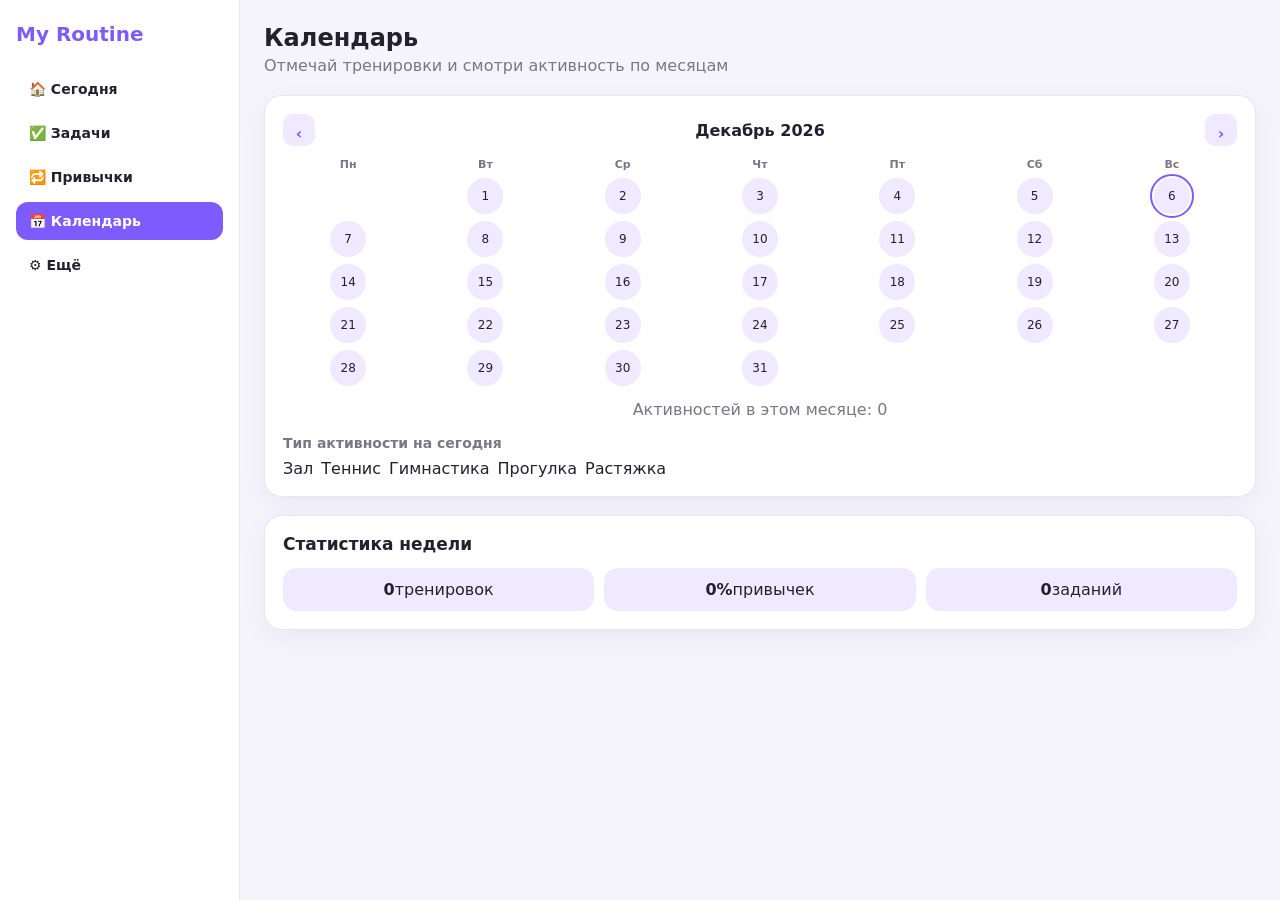
==== calendar.html @ 0ddac6c7 "Add files via upload" ====
<!doctype html>
<html lang="ru">
<head>
<meta charset="utf-8">
<meta name="viewport" content="width=device-width, initial-scale=1">
<title>Календарь · My Routine</title>
<link rel="manifest" href="manifest.json">
<meta name="theme-color" content="#7c5cff">
<link rel="icon" href="icons/icon-192.png">
<link rel="stylesheet" href="style.css">
</head>
<body>
<div class="app">
<aside class="sidebar">
<div class="logo">My Routine</div>
<a class="nav-link " href="index.html">🏠 Сегодня</a>
<a class="nav-link " href="tasks.html">✅ Задачи</a>
<a class="nav-link " href="habits.html">🔁 Привычки</a>
<a class="nav-link active" href="calendar.html">📅 Календарь</a>
<a class="nav-link " href="more.html">⚙️ Ещё</a>
</aside>
<main class="content">
<h1 class="page-title">Календарь</h1>
<p class="page-sub">Отмечай тренировки и смотри активность по месяцам</p>

<div class="card">
<div class="calendar-head"><button class="nav-btn" onclick="changeMonth(-1)">‹</button><strong id="monthLabel"></strong><button class="nav-btn" onclick="changeMonth(1)">›</button></div>
<div class="calendar" id="calendar"></div><div class="gym-stats" id="calendarStats" style="margin-top:14px;color:var(--muted);text-align:center"></div>
<h3>Тип активности на сегодня</h3><div class="workout-types" id="workoutTypes" style="display:flex;flex-wrap:wrap;gap:8px"></div>
</div>
<div class="card"><h2>Статистика недели</h2><div class="week-stats" style="display:grid;grid-template-columns:repeat(auto-fit,minmax(140px,1fr));gap:10px"><div class="week-stat" style="background:var(--main-soft);border-radius:14px;padding:12px;text-align:center"><b id="weekWorkouts">0</b><span>тренировок</span></div><div class="week-stat" style="background:var(--main-soft);border-radius:14px;padding:12px;text-align:center"><b id="weekHabits">0%</b><span>привычек</span></div><div class="week-stat" style="background:var(--main-soft);border-radius:14px;padding:12px;text-align:center"><b id="weekTasks">0</b><span>заданий</span></div></div></div>

</main>
<nav class="bottom-nav">
<a href="index.html" class=""><span>🏠</span>Сегодня</a>
<a href="tasks.html" class=""><span>✅</span>Задачи</a>
<a href="calendar.html" class="active"><span>📅</span>Календарь</a>
<a href="habits.html" class=""><span>🔁</span>Привычки</a>
<a href="more.html" class=""><span>⚙️</span>Ещё</a>
</nav>
</div>
<script src="app.js"></script>
</body>
</html>
---- style.css ----
:root{--bg:#f5f4fb;--card:#fff;--main:#7c5cff;--main-soft:#efeaff;--done:#22c55e;--text:#232130;--muted:#7a7686;--border:#e8e6f2;--danger:#ef4444;--university:#3b82f6;--sport:#f97316;--personal:#ec4899;--work:#14b8a6}
body.dark{--bg:#121218;--card:#1c1c24;--main:#a78bfa;--main-soft:#2c2540;--text:#f2f1f7;--muted:#a5a1b3;--border:#31303d;--danger:#f87171}
*{box-sizing:border-box;font-family:system-ui,-apple-system,"Segoe UI",sans-serif}
body{margin:0;background:var(--bg);color:var(--text)}
.app{display:grid;grid-template-columns:240px 1fr;min-height:100vh}
.sidebar{background:var(--card);border-right:1px solid var(--border);padding:22px 16px;display:flex;flex-direction:column;gap:6px;position:sticky;top:0;height:100vh}
.logo{font-size:20px;font-weight:800;color:var(--main);margin-bottom:18px}
.nav-link{display:flex;align-items:center;gap:10px;padding:11px 13px;border-radius:12px;color:var(--text);text-decoration:none;font-size:14px;font-weight:600}
.nav-link:hover{background:var(--main-soft)}
.nav-link.active{background:var(--main);color:#fff}
.content{padding:24px;max-width:1050px;margin:0 auto;width:100%}
.page-title{font-size:24px;margin:0 0 4px}
.page-sub{color:var(--muted);margin:0 0 20px}
.card{background:var(--card);border:1px solid var(--border);border-radius:18px;padding:18px;margin-bottom:18px;box-shadow:0 8px 24px rgba(60,50,120,.06)}
h2{margin:0 0 14px;font-size:17px}h3{margin:16px 0 8px;font-size:14px;color:var(--muted)}
.grid{display:grid;grid-template-columns:repeat(auto-fit,minmax(220px,1fr));gap:14px}
.stat{background:var(--card);border:1px solid var(--border);border-radius:16px;padding:16px}
.stat b{display:block;font-size:26px;color:var(--main)}
.stat span{font-size:13px;color:var(--muted)}
.row{display:flex;gap:8px;flex-wrap:wrap}
input,select,textarea,button{font-size:14px;border-radius:11px;border:1px solid var(--border);padding:10px 12px;background:var(--card);color:var(--text)}
input,select,textarea{flex:1;min-width:0}textarea{width:100%;resize:vertical;min-height:80px}
button{background:var(--main);color:#fff;border:none;cursor:pointer;font-weight:600}
.secondary{background:var(--main-soft);color:var(--main)}
ul{list-style:none;margin:12px 0 0;padding:0}
li{display:flex;align-items:center;gap:10px;background:var(--main-soft);border-radius:12px;padding:10px 12px;margin-bottom:8px;flex-wrap:wrap}
li.done .task-text{text-decoration:line-through;color:var(--muted)}
.task-text{flex:1;min-width:150px;font-size:14px}
.task-meta{display:flex;gap:6px;flex-wrap:wrap;font-size:11px}
.badge{padding:3px 8px;border-radius:999px;font-weight:700;color:#fff}
.badge.university{background:var(--university)}.badge.sport{background:var(--sport)}.badge.personal{background:var(--personal)}.badge.work{background:var(--work)}
.badge.high{background:var(--danger)}.badge.medium{background:#f59e0b}.badge.low{background:#64748b}.badge.due{background:var(--danger)}
.delete{background:#fee2e2;color:#b91c1c;padding:5px 9px;border-radius:8px}
.filters{display:flex;gap:8px;flex-wrap:wrap;margin-top:12px}
.filter{padding:7px 12px;border-radius:999px;background:var(--main-soft);color:var(--main);font-size:12px;font-weight:600;cursor:pointer}
.filter.active{background:var(--main);color:#fff}
.habits{display:flex;flex-wrap:wrap;gap:9px}
.habit{display:flex;align-items:center;gap:7px;background:var(--main-soft);border:1px solid var(--border);padding:9px 13px;border-radius:999px;cursor:pointer;font-size:13px}
.habit.done{background:var(--done);border-color:var(--done);color:#fff;font-weight:600}
.progress-top{display:flex;justify-content:space-between;font-size:13px;color:var(--muted);margin-bottom:8px}
.bar{height:12px;background:var(--main-soft);border-radius:999px;overflow:hidden}
.fill{height:100%;width:0;background:linear-gradient(90deg,#7c5cff,#a78bfa);transition:width .3s}
.streaks{display:grid;grid-template-columns:repeat(auto-fit,minmax(150px,1fr));gap:12px;margin-bottom:18px}
.streak{background:var(--card);border:1px solid var(--border);border-radius:16px;padding:14px;text-align:center}
.streak .emoji{font-size:22px}.streak .number{font-size:24px;font-weight:800;color:var(--main)}.streak .label{font-size:12px;color:var(--muted)}
.water{display:flex;gap:7px;flex-wrap:wrap;margin-top:10px}
.water-dot{width:30px;height:30px;border-radius:50%;border:2px solid var(--main);cursor:pointer}
.water-dot.full{background:var(--main)}
.calendar{display:grid;grid-template-columns:repeat(7,1fr);gap:7px}
.weekday{text-align:center;font-size:11px;color:var(--muted);font-weight:700}
.day{width:36px;height:36px;margin:0 auto;border-radius:50%;display:flex;align-items:center;justify-content:center;background:var(--main-soft);font-size:12px;cursor:pointer}
.day.gym{background:var(--main);color:#fff;font-weight:700}.day.other{background:var(--done);color:#fff;font-weight:700}
.day.today{outline:2px solid var(--main);outline-offset:2px}.empty{visibility:hidden}
.calendar-head{display:flex;align-items:center;justify-content:space-between;margin-bottom:12px}
.nav-btn{background:var(--main-soft);color:var(--main);border:none;border-radius:10px;width:32px;height:32px;font-size:16px;font-weight:700;cursor:pointer}
.bottom-nav{display:none;position:fixed;bottom:0;left:0;right:0;background:var(--card);border-top:1px solid var(--border);padding:8px 6px calc(8px + env(safe-area-inset-bottom));justify-content:space-around;z-index:50}
.bottom-nav a{display:flex;flex-direction:column;align-items:center;gap:2px;text-decoration:none;color:var(--muted);font-size:10px;font-weight:700;padding:4px 8px;border-radius:10px}
.bottom-nav a.active{color:var(--main);background:var(--main-soft)}
.bottom-nav span{font-size:18px}
@media(max-width:900px){
.app{grid-template-columns:1fr}
.sidebar{display:none}
.content{padding:16px 14px 90px}
.bottom-nav{display:flex}
}
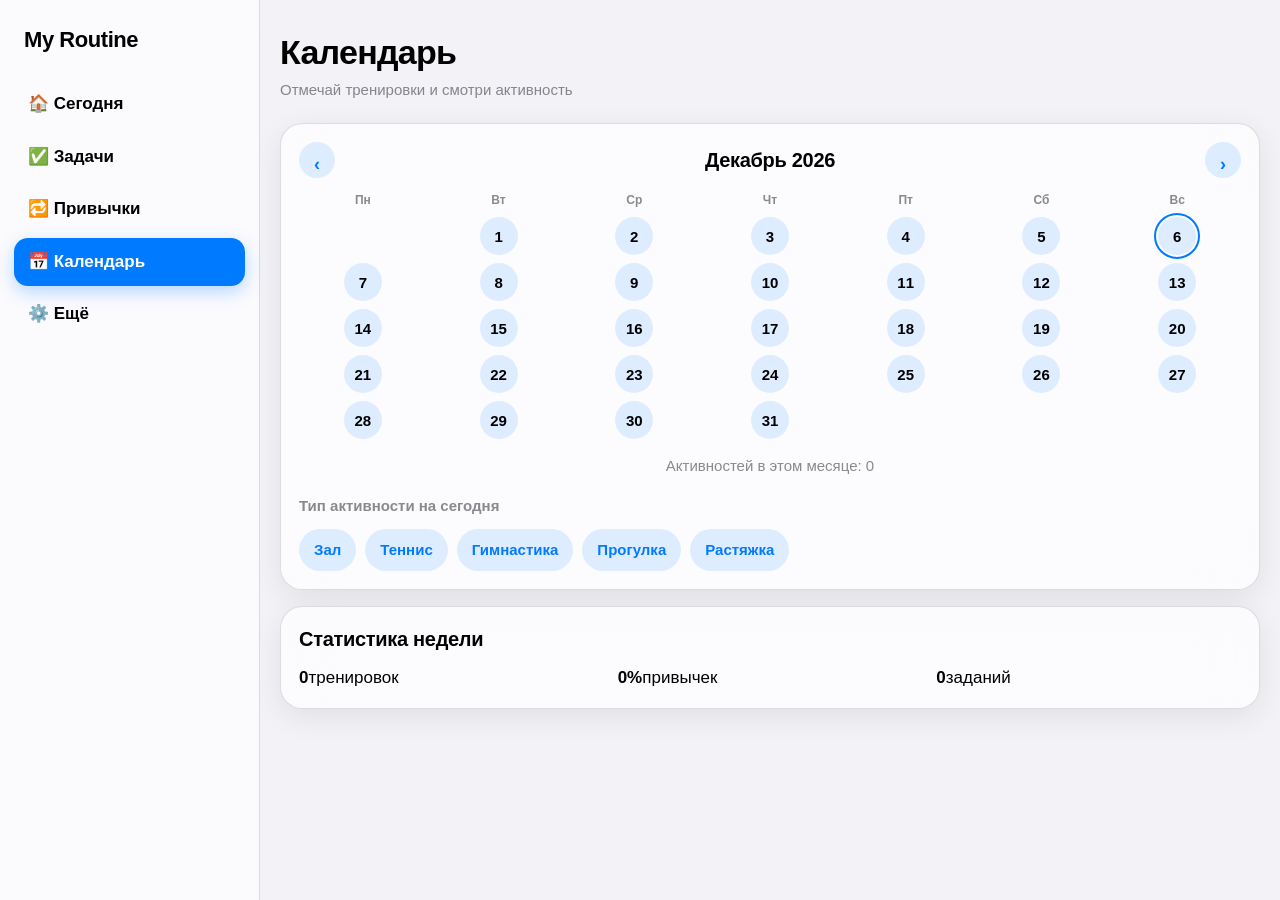
==== commit 743703d6: "Add files via upload" ====
--- a/calendar.html
+++ b/calendar.html
@@ -1,44 +1,19 @@
 <!doctype html>
-<html lang="ru">
-<head>
-<meta charset="utf-8">
-<meta name="viewport" content="width=device-width, initial-scale=1">
-<title>Календарь · My Routine</title>
-<link rel="manifest" href="manifest.json">
-<meta name="theme-color" content="#7c5cff">
-<link rel="icon" href="icons/icon-192.png">
-<link rel="stylesheet" href="style.css">
-</head>
-<body>
-<div class="app">
-<aside class="sidebar">
-<div class="logo">My Routine</div>
+<html lang="ru"><head><meta charset="utf-8"><meta name="viewport" content="width=device-width, initial-scale=1, viewport-fit=cover"><title>Календарь · My Routine</title>
+<link rel="manifest" href="manifest.json"><meta name="theme-color" content="#F2F2F7"><link rel="icon" href="icons/icon-192.png"><link rel="stylesheet" href="style.css"></head>
+<body><div class="app"><aside class="sidebar"><div class="logo">My Routine</div>
 <a class="nav-link " href="index.html">🏠 Сегодня</a>
 <a class="nav-link " href="tasks.html">✅ Задачи</a>
 <a class="nav-link " href="habits.html">🔁 Привычки</a>
 <a class="nav-link active" href="calendar.html">📅 Календарь</a>
-<a class="nav-link " href="more.html">⚙️ Ещё</a>
-</aside>
-<main class="content">
-<h1 class="page-title">Календарь</h1>
-<p class="page-sub">Отмечай тренировки и смотри активность по месяцам</p>
-
-<div class="card">
-<div class="calendar-head"><button class="nav-btn" onclick="changeMonth(-1)">‹</button><strong id="monthLabel"></strong><button class="nav-btn" onclick="changeMonth(1)">›</button></div>
-<div class="calendar" id="calendar"></div><div class="gym-stats" id="calendarStats" style="margin-top:14px;color:var(--muted);text-align:center"></div>
-<h3>Тип активности на сегодня</h3><div class="workout-types" id="workoutTypes" style="display:flex;flex-wrap:wrap;gap:8px"></div>
-</div>
-<div class="card"><h2>Статистика недели</h2><div class="week-stats" style="display:grid;grid-template-columns:repeat(auto-fit,minmax(140px,1fr));gap:10px"><div class="week-stat" style="background:var(--main-soft);border-radius:14px;padding:12px;text-align:center"><b id="weekWorkouts">0</b><span>тренировок</span></div><div class="week-stat" style="background:var(--main-soft);border-radius:14px;padding:12px;text-align:center"><b id="weekHabits">0%</b><span>привычек</span></div><div class="week-stat" style="background:var(--main-soft);border-radius:14px;padding:12px;text-align:center"><b id="weekTasks">0</b><span>заданий</span></div></div></div>
-
-</main>
+<a class="nav-link " href="more.html">⚙️ Ещё</a></aside>
+<main class="content"><h1 class="page-title">Календарь</h1><p class="page-sub">Отмечай тренировки и смотри активность</p>
+<div class="card"><div class="calendar-head"><button class="nav-btn" onclick="changeMonth(-1)">‹</button><strong id="monthLabel"></strong><button class="nav-btn" onclick="changeMonth(1)">›</button></div><div class="calendar" id="calendar"></div><div class="gym-stats" id="calendarStats"></div><h3>Тип активности на сегодня</h3><div class="workout-types" id="workoutTypes"></div></div>
+<div class="card"><h2>Статистика недели</h2><div class="grid"><div class="stat"><b id="weekWorkouts">0</b><span>тренировок</span></div><div class="stat"><b id="weekHabits">0%</b><span>привычек</span></div><div class="stat"><b id="weekTasks">0</b><span>заданий</span></div></div></div></main>
 <nav class="bottom-nav">
 <a href="index.html" class=""><span>🏠</span>Сегодня</a>
 <a href="tasks.html" class=""><span>✅</span>Задачи</a>
 <a href="calendar.html" class="active"><span>📅</span>Календарь</a>
 <a href="habits.html" class=""><span>🔁</span>Привычки</a>
-<a href="more.html" class=""><span>⚙️</span>Ещё</a>
-</nav>
-</div>
-<script src="app.js"></script>
-</body>
-</html>+<a href="more.html" class=""><span>⚙️</span>Ещё</a></nav></div>
+<script src="app.js"></script></body></html>
--- a/style.css
+++ b/style.css
@@ -1,65 +1,72 @@
-:root{--bg:#f5f4fb;--card:#fff;--main:#7c5cff;--main-soft:#efeaff;--done:#22c55e;--text:#232130;--muted:#7a7686;--border:#e8e6f2;--danger:#ef4444;--university:#3b82f6;--sport:#f97316;--personal:#ec4899;--work:#14b8a6}
-body.dark{--bg:#121218;--card:#1c1c24;--main:#a78bfa;--main-soft:#2c2540;--text:#f2f1f7;--muted:#a5a1b3;--border:#31303d;--danger:#f87171}
-*{box-sizing:border-box;font-family:system-ui,-apple-system,"Segoe UI",sans-serif}
-body{margin:0;background:var(--bg);color:var(--text)}
-.app{display:grid;grid-template-columns:240px 1fr;min-height:100vh}
-.sidebar{background:var(--card);border-right:1px solid var(--border);padding:22px 16px;display:flex;flex-direction:column;gap:6px;position:sticky;top:0;height:100vh}
-.logo{font-size:20px;font-weight:800;color:var(--main);margin-bottom:18px}
-.nav-link{display:flex;align-items:center;gap:10px;padding:11px 13px;border-radius:12px;color:var(--text);text-decoration:none;font-size:14px;font-weight:600}
+:root{--bg:#F2F2F7;--card:rgba(255,255,255,.72);--card-solid:#fff;--main:#007AFF;--main-soft:rgba(0,122,255,.12);--done:#34C759;--text:#000;--muted:rgba(60,60,67,.6);--border:rgba(60,60,67,.16);--danger:#FF3B30;--university:#007AFF;--sport:#FF9500;--personal:#FF2D55;--work:#30B0C7;--glass:rgba(255,255,255,.65);--shadow:0 8px 30px rgba(0,0,0,.08)}
+body.dark{--bg:#000;--card:rgba(28,28,30,.72);--card-solid:#1C1C1E;--main:#0A84FF;--main-soft:rgba(10,132,255,.18);--done:#30D158;--text:#fff;--muted:rgba(235,235,245,.6);--border:rgba(84,84,88,.4);--danger:#FF453A;--university:#0A84FF;--sport:#FF9F0A;--personal:#FF375F;--work:#40C8E0;--glass:rgba(28,28,30,.68);--shadow:0 8px 30px rgba(0,0,0,.45)}
+*{box-sizing:border-box;-webkit-tap-highlight-color:transparent}
+body{margin:0;background:var(--bg);color:var(--text);font-family:-apple-system,BlinkMacSystemFont,"SF Pro Text","Helvetica Neue",Arial,sans-serif;font-size:17px;line-height:1.45;-webkit-font-smoothing:antialiased}
+.app{display:grid;grid-template-columns:260px 1fr;min-height:100vh}
+.sidebar{background:var(--glass);backdrop-filter:saturate(180%) blur(24px);-webkit-backdrop-filter:saturate(180%) blur(24px);border-right:1px solid var(--border);padding:24px 14px;display:flex;flex-direction:column;gap:4px;position:sticky;top:0;height:100vh}
+.logo{font-size:22px;font-weight:800;letter-spacing:-.02em;margin:0 10px 20px}
+.nav-link{display:flex;align-items:center;gap:12px;padding:12px 14px;border-radius:14px;color:var(--text);text-decoration:none;font-size:17px;font-weight:590;transition:.18s}
 .nav-link:hover{background:var(--main-soft)}
-.nav-link.active{background:var(--main);color:#fff}
-.content{padding:24px;max-width:1050px;margin:0 auto;width:100%}
-.page-title{font-size:24px;margin:0 0 4px}
-.page-sub{color:var(--muted);margin:0 0 20px}
-.card{background:var(--card);border:1px solid var(--border);border-radius:18px;padding:18px;margin-bottom:18px;box-shadow:0 8px 24px rgba(60,50,120,.06)}
-h2{margin:0 0 14px;font-size:17px}h3{margin:16px 0 8px;font-size:14px;color:var(--muted)}
-.grid{display:grid;grid-template-columns:repeat(auto-fit,minmax(220px,1fr));gap:14px}
-.stat{background:var(--card);border:1px solid var(--border);border-radius:16px;padding:16px}
-.stat b{display:block;font-size:26px;color:var(--main)}
-.stat span{font-size:13px;color:var(--muted)}
-.row{display:flex;gap:8px;flex-wrap:wrap}
-input,select,textarea,button{font-size:14px;border-radius:11px;border:1px solid var(--border);padding:10px 12px;background:var(--card);color:var(--text)}
-input,select,textarea{flex:1;min-width:0}textarea{width:100%;resize:vertical;min-height:80px}
-button{background:var(--main);color:#fff;border:none;cursor:pointer;font-weight:600}
-.secondary{background:var(--main-soft);color:var(--main)}
-ul{list-style:none;margin:12px 0 0;padding:0}
-li{display:flex;align-items:center;gap:10px;background:var(--main-soft);border-radius:12px;padding:10px 12px;margin-bottom:8px;flex-wrap:wrap}
+.nav-link.active{background:var(--main);color:#fff;box-shadow:0 6px 18px rgba(0,122,255,.28)}
+.nav-link:active{transform:scale(.98)}
+.content{padding:18px 20px 130px;max-width:1080px;margin:0 auto;width:100%}
+h1.page-title{font-size:34px;font-weight:800;letter-spacing:-.022em;margin:10px 0 2px}
+.page-sub{color:var(--muted);font-size:15px;margin:0 0 22px}
+h2{font-size:20px;font-weight:700;letter-spacing:-.015em;margin:0 0 12px}
+h3{font-size:15px;font-weight:600;color:var(--muted);margin:18px 0 8px}
+.card{background:var(--card);backdrop-filter:saturate(180%) blur(28px);-webkit-backdrop-filter:saturate(180%) blur(28px);border:1px solid var(--border);border-radius:22px;padding:18px;margin-bottom:16px;box-shadow:var(--shadow)}
+.grid{display:grid;grid-template-columns:repeat(auto-fit,minmax(230px,1fr));gap:14px}
+.row{display:flex;gap:10px;flex-wrap:wrap}
+input,select,textarea,button{font-family:inherit;font-size:17px;color:var(--text);border-radius:14px;border:1px solid var(--border);padding:12px 14px;background:var(--card-solid);transition:.15s}
+input,select,textarea{flex:1;min-width:0}textarea{width:100%;resize:vertical;min-height:96px}
+input:focus,select:focus,textarea:focus{outline:none;border-color:var(--main);box-shadow:0 0 0 4px var(--main-soft)}
+button{background:var(--main);color:#fff;border:none;cursor:pointer;font-weight:600;box-shadow:0 6px 18px rgba(0,122,255,.25)}
+button:active{transform:scale(.97)}
+.secondary{background:var(--main-soft);color:var(--main);box-shadow:none}
+.delete{background:rgba(255,59,48,.12);color:var(--danger);box-shadow:none;padding:8px 12px;border-radius:12px;font-size:15px}
+ul{list-style:none;margin:14px 0 0;padding:0}
+li{display:flex;align-items:center;gap:12px;background:var(--card-solid);border:1px solid var(--border);border-radius:16px;padding:13px 14px;margin-bottom:10px;flex-wrap:wrap}
 li.done .task-text{text-decoration:line-through;color:var(--muted)}
-.task-text{flex:1;min-width:150px;font-size:14px}
-.task-meta{display:flex;gap:6px;flex-wrap:wrap;font-size:11px}
-.badge{padding:3px 8px;border-radius:999px;font-weight:700;color:#fff}
-.badge.university{background:var(--university)}.badge.sport{background:var(--sport)}.badge.personal{background:var(--personal)}.badge.work{background:var(--work)}
-.badge.high{background:var(--danger)}.badge.medium{background:#f59e0b}.badge.low{background:#64748b}.badge.due{background:var(--danger)}
-.delete{background:#fee2e2;color:#b91c1c;padding:5px 9px;border-radius:8px}
-.filters{display:flex;gap:8px;flex-wrap:wrap;margin-top:12px}
-.filter{padding:7px 12px;border-radius:999px;background:var(--main-soft);color:var(--main);font-size:12px;font-weight:600;cursor:pointer}
+.task-text{flex:1;min-width:150px;font-size:17px}
+.task-meta{display:flex;gap:6px;flex-wrap:wrap;font-size:12px}
+.badge{padding:4px 9px;border-radius:999px;font-weight:600;font-size:12px;color:#fff}
+.badge.university{background:var(--university)}.badge.sport{background:var(--sport)}.badge.personal{background:var(--personal)}.badge.work{background:var(--work)}.badge.high{background:var(--danger)}.badge.medium{background:#FF9500}.badge.low{background:#8E8E93}.badge.due{background:var(--danger)}
+.filters{display:flex;gap:8px;flex-wrap:wrap;margin-top:14px}
+.filter{padding:8px 14px;border-radius:999px;background:var(--main-soft);color:var(--main);font-size:15px;font-weight:600;cursor:pointer;border:none;box-shadow:none}
 .filter.active{background:var(--main);color:#fff}
-.habits{display:flex;flex-wrap:wrap;gap:9px}
-.habit{display:flex;align-items:center;gap:7px;background:var(--main-soft);border:1px solid var(--border);padding:9px 13px;border-radius:999px;cursor:pointer;font-size:13px}
-.habit.done{background:var(--done);border-color:var(--done);color:#fff;font-weight:600}
-.progress-top{display:flex;justify-content:space-between;font-size:13px;color:var(--muted);margin-bottom:8px}
-.bar{height:12px;background:var(--main-soft);border-radius:999px;overflow:hidden}
-.fill{height:100%;width:0;background:linear-gradient(90deg,#7c5cff,#a78bfa);transition:width .3s}
-.streaks{display:grid;grid-template-columns:repeat(auto-fit,minmax(150px,1fr));gap:12px;margin-bottom:18px}
-.streak{background:var(--card);border:1px solid var(--border);border-radius:16px;padding:14px;text-align:center}
-.streak .emoji{font-size:22px}.streak .number{font-size:24px;font-weight:800;color:var(--main)}.streak .label{font-size:12px;color:var(--muted)}
-.water{display:flex;gap:7px;flex-wrap:wrap;margin-top:10px}
-.water-dot{width:30px;height:30px;border-radius:50%;border:2px solid var(--main);cursor:pointer}
+.habits{display:flex;flex-wrap:wrap;gap:10px}
+.habit{display:flex;align-items:center;gap:8px;background:var(--card-solid);border:1px solid var(--border);padding:11px 15px;border-radius:999px;cursor:pointer;font-size:16px;font-weight:590;transition:.18s}
+.habit:active{transform:scale(.97)}
+.habit.done{background:var(--done);border-color:var(--done);color:#fff}
+.progress-top{display:flex;justify-content:space-between;font-size:15px;color:var(--muted);margin-bottom:10px}
+.bar{height:10px;background:var(--main-soft);border-radius:999px;overflow:hidden}
+.fill{height:100%;width:0;background:linear-gradient(90deg,var(--main),#5AC8FA);border-radius:999px;transition:width .45s cubic-bezier(.2,.8,.2,1)}
+.streaks{display:grid;grid-template-columns:repeat(auto-fit,minmax(150px,1fr));gap:12px;margin:4px 0 18px}
+.streak{background:var(--card);backdrop-filter:saturate(180%) blur(28px);-webkit-backdrop-filter:saturate(180%) blur(28px);border:1px solid var(--border);border-radius:22px;padding:18px;text-align:center;box-shadow:var(--shadow)}
+.streak .emoji{font-size:26px}.streak .number{font-size:30px;font-weight:800;letter-spacing:-.02em;color:var(--main)}.streak .label{font-size:13px;color:var(--muted)}
+.water{display:flex;gap:9px;flex-wrap:wrap;margin-top:12px}
+.water-dot{width:34px;height:34px;border-radius:50%;border:2px solid var(--main);cursor:pointer;transition:.18s}
 .water-dot.full{background:var(--main)}
-.calendar{display:grid;grid-template-columns:repeat(7,1fr);gap:7px}
-.weekday{text-align:center;font-size:11px;color:var(--muted);font-weight:700}
-.day{width:36px;height:36px;margin:0 auto;border-radius:50%;display:flex;align-items:center;justify-content:center;background:var(--main-soft);font-size:12px;cursor:pointer}
-.day.gym{background:var(--main);color:#fff;font-weight:700}.day.other{background:var(--done);color:#fff;font-weight:700}
-.day.today{outline:2px solid var(--main);outline-offset:2px}.empty{visibility:hidden}
-.calendar-head{display:flex;align-items:center;justify-content:space-between;margin-bottom:12px}
-.nav-btn{background:var(--main-soft);color:var(--main);border:none;border-radius:10px;width:32px;height:32px;font-size:16px;font-weight:700;cursor:pointer}
-.bottom-nav{display:none;position:fixed;bottom:0;left:0;right:0;background:var(--card);border-top:1px solid var(--border);padding:8px 6px calc(8px + env(safe-area-inset-bottom));justify-content:space-around;z-index:50}
-.bottom-nav a{display:flex;flex-direction:column;align-items:center;gap:2px;text-decoration:none;color:var(--muted);font-size:10px;font-weight:700;padding:4px 8px;border-radius:10px}
+.water-dot:active{transform:scale(.92)}
+.water-text{margin-top:12px;font-size:15px;color:var(--muted)}
+.calendar{display:grid;grid-template-columns:repeat(7,1fr);gap:8px}
+.weekday{text-align:center;font-size:12px;font-weight:600;color:var(--muted)}
+.day{width:38px;height:38px;margin:0 auto;border-radius:50%;display:flex;align-items:center;justify-content:center;background:var(--main-soft);font-size:15px;font-weight:590;cursor:pointer;transition:.18s}
+.day:active{transform:scale(.94)}
+.day.gym{background:var(--main);color:#fff;box-shadow:0 5px 14px rgba(0,122,255,.3)}
+.day.other{background:var(--done);color:#fff;box-shadow:0 5px 14px rgba(52,199,89,.28)}
+.day.today{outline:2px solid var(--main);outline-offset:2px}
+.empty{visibility:hidden}
+.calendar-head{display:flex;align-items:center;justify-content:space-between;margin-bottom:14px}
+.calendar-head strong{font-size:20px;font-weight:700;letter-spacing:-.015em}
+.nav-btn{background:var(--main-soft);color:var(--main);border:none;border-radius:50%;width:36px;height:36px;font-size:18px;font-weight:700;cursor:pointer;box-shadow:none}
+.gym-stats{margin-top:16px;font-size:15px;color:var(--muted);text-align:center}
+.workout-types{display:flex;flex-wrap:wrap;gap:9px;margin-top:12px}
+.workout-type{padding:10px 15px;border-radius:999px;background:var(--main-soft);color:var(--main);font-size:15px;font-weight:600;cursor:pointer;border:none;box-shadow:none}
+.workout-type.active{background:var(--main);color:#fff}
+.bottom-nav{display:none;position:fixed;left:50%;transform:translateX(-50%);bottom:calc(14px + env(safe-area-inset-bottom));width:min(420px,calc(100% - 28px));background:var(--glass);backdrop-filter:saturate(180%) blur(30px);-webkit-backdrop-filter:saturate(180%) blur(30px);border:1px solid var(--border);border-radius:26px;padding:8px;justify-content:space-around;z-index:100;box-shadow:0 12px 34px rgba(0,0,0,.18)}
+.bottom-nav a{display:flex;flex-direction:column;align-items:center;gap:2px;text-decoration:none;color:var(--muted);font-size:11px;font-weight:600;padding:7px 10px;border-radius:16px;min-width:58px;transition:.18s}
+.bottom-nav a:active{transform:scale(.95)}
 .bottom-nav a.active{color:var(--main);background:var(--main-soft)}
-.bottom-nav span{font-size:18px}
-@media(max-width:900px){
-.app{grid-template-columns:1fr}
-.sidebar{display:none}
-.content{padding:16px 14px 90px}
-.bottom-nav{display:flex}
-}+.bottom-nav span{font-size:20px;line-height:1}
+@media(max-width:900px){.app{grid-template-columns:1fr}.sidebar{display:none}.content{padding:12px 16px 130px}.bottom-nav{display:flex}h1.page-title{font-size:30px}}
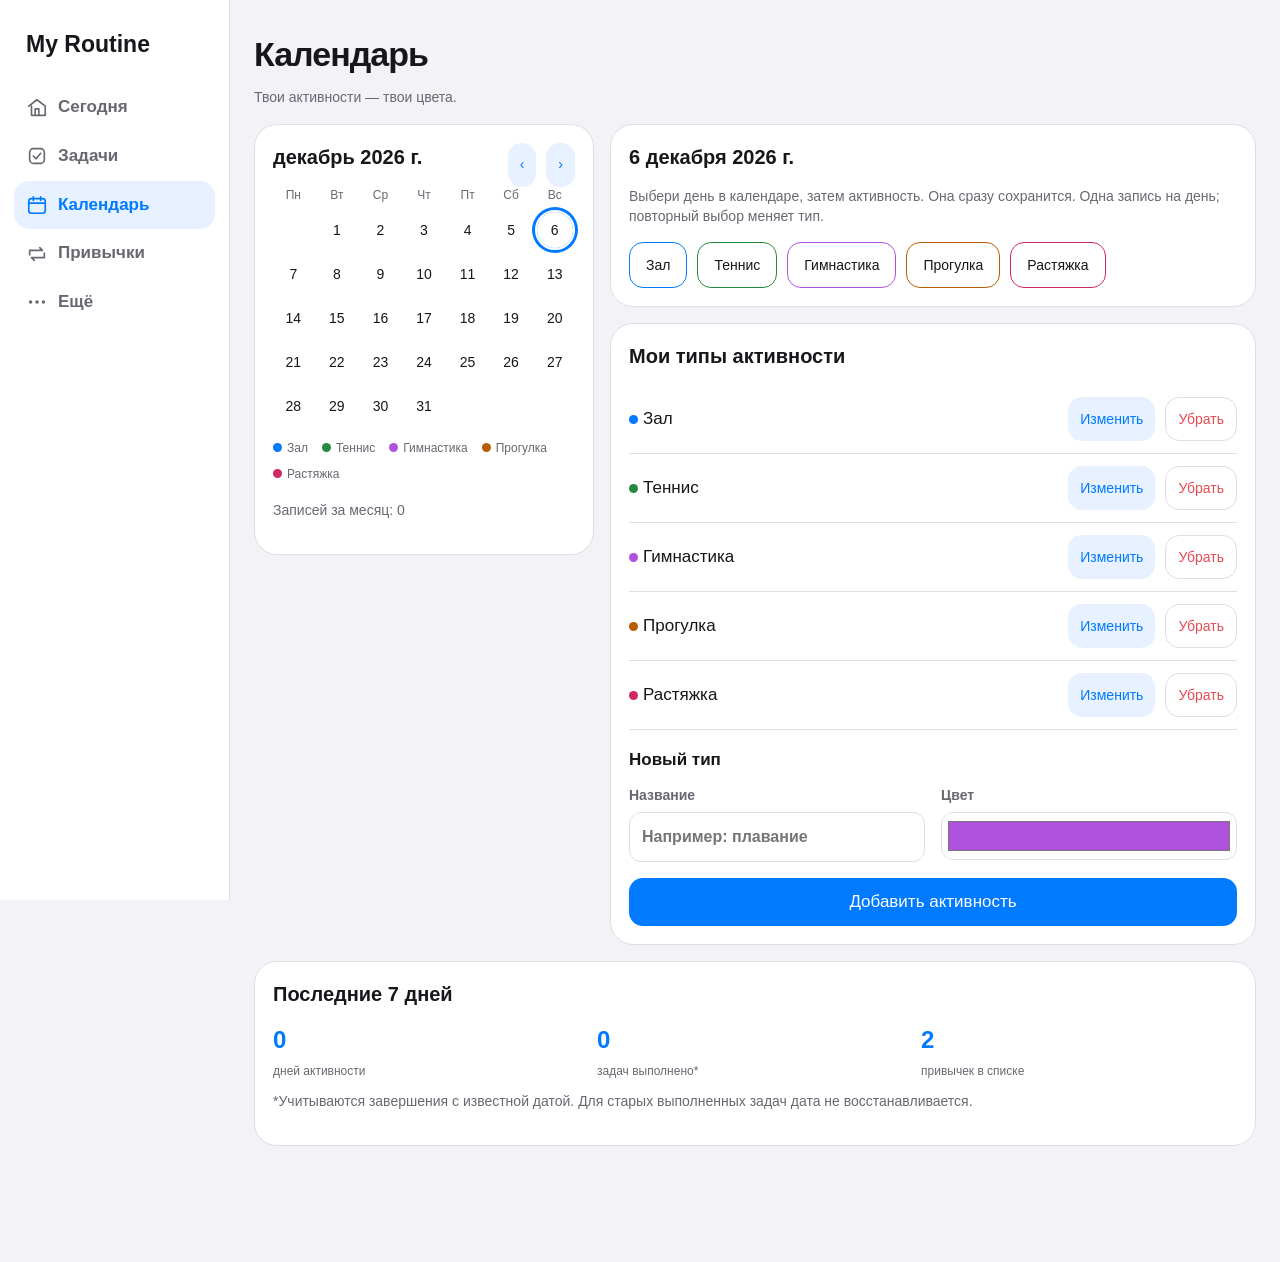
==== commit 654d4c71: "Add files via upload" ====
--- a/calendar.html
+++ b/calendar.html
@@ -1,19 +1 @@
-<!doctype html>
-<html lang="ru"><head><meta charset="utf-8"><meta name="viewport" content="width=device-width, initial-scale=1, viewport-fit=cover"><title>Календарь · My Routine</title>
-<link rel="manifest" href="manifest.json"><meta name="theme-color" content="#F2F2F7"><link rel="icon" href="icons/icon-192.png"><link rel="stylesheet" href="style.css"></head>
-<body><div class="app"><aside class="sidebar"><div class="logo">My Routine</div>
-<a class="nav-link " href="index.html">🏠 Сегодня</a>
-<a class="nav-link " href="tasks.html">✅ Задачи</a>
-<a class="nav-link " href="habits.html">🔁 Привычки</a>
-<a class="nav-link active" href="calendar.html">📅 Календарь</a>
-<a class="nav-link " href="more.html">⚙️ Ещё</a></aside>
-<main class="content"><h1 class="page-title">Календарь</h1><p class="page-sub">Отмечай тренировки и смотри активность</p>
-<div class="card"><div class="calendar-head"><button class="nav-btn" onclick="changeMonth(-1)">‹</button><strong id="monthLabel"></strong><button class="nav-btn" onclick="changeMonth(1)">›</button></div><div class="calendar" id="calendar"></div><div class="gym-stats" id="calendarStats"></div><h3>Тип активности на сегодня</h3><div class="workout-types" id="workoutTypes"></div></div>
-<div class="card"><h2>Статистика недели</h2><div class="grid"><div class="stat"><b id="weekWorkouts">0</b><span>тренировок</span></div><div class="stat"><b id="weekHabits">0%</b><span>привычек</span></div><div class="stat"><b id="weekTasks">0</b><span>заданий</span></div></div></div></main>
-<nav class="bottom-nav">
-<a href="index.html" class=""><span>🏠</span>Сегодня</a>
-<a href="tasks.html" class=""><span>✅</span>Задачи</a>
-<a href="calendar.html" class="active"><span>📅</span>Календарь</a>
-<a href="habits.html" class=""><span>🔁</span>Привычки</a>
-<a href="more.html" class=""><span>⚙️</span>Ещё</a></nav></div>
-<script src="app.js"></script></body></html>+<!doctype html><html lang="ru"><head><meta charset="utf-8"><meta name="viewport" content="width=device-width,initial-scale=1,viewport-fit=cover"><meta name="theme-color" content="#f2f2f7" media="(prefers-color-scheme:light)"><meta name="theme-color" content="#000000" media="(prefers-color-scheme:dark)"><meta name="apple-mobile-web-app-capable" content="yes"><meta name="apple-mobile-web-app-status-bar-style" content="black-translucent"><title>Календарь · My Routine</title><link rel="manifest" href="manifest.json"><link rel="apple-touch-icon" href="icons/icon-192.png"><link rel="icon" href="icons/icon-192.png"><link rel="stylesheet" href="style.css"></head><body data-page="calendar"><div class="app"><aside><div class="brand">My Routine</div><nav id="sideNav" aria-label="Главная навигация"></nav></aside><main><h1>Календарь</h1><p class="sub">Твои активности — твои цвета.</p><div id="screen"></div><noscript>Для работы приложения включи JavaScript.</noscript></main><nav class="bottom" id="bottomNav" aria-label="Главная навигация"></nav></div><script src="app.js"></script></body></html>
--- a/style.css
+++ b/style.css
@@ -1,72 +1,2 @@
-:root{--bg:#F2F2F7;--card:rgba(255,255,255,.72);--card-solid:#fff;--main:#007AFF;--main-soft:rgba(0,122,255,.12);--done:#34C759;--text:#000;--muted:rgba(60,60,67,.6);--border:rgba(60,60,67,.16);--danger:#FF3B30;--university:#007AFF;--sport:#FF9500;--personal:#FF2D55;--work:#30B0C7;--glass:rgba(255,255,255,.65);--shadow:0 8px 30px rgba(0,0,0,.08)}
-body.dark{--bg:#000;--card:rgba(28,28,30,.72);--card-solid:#1C1C1E;--main:#0A84FF;--main-soft:rgba(10,132,255,.18);--done:#30D158;--text:#fff;--muted:rgba(235,235,245,.6);--border:rgba(84,84,88,.4);--danger:#FF453A;--university:#0A84FF;--sport:#FF9F0A;--personal:#FF375F;--work:#40C8E0;--glass:rgba(28,28,30,.68);--shadow:0 8px 30px rgba(0,0,0,.45)}
-*{box-sizing:border-box;-webkit-tap-highlight-color:transparent}
-body{margin:0;background:var(--bg);color:var(--text);font-family:-apple-system,BlinkMacSystemFont,"SF Pro Text","Helvetica Neue",Arial,sans-serif;font-size:17px;line-height:1.45;-webkit-font-smoothing:antialiased}
-.app{display:grid;grid-template-columns:260px 1fr;min-height:100vh}
-.sidebar{background:var(--glass);backdrop-filter:saturate(180%) blur(24px);-webkit-backdrop-filter:saturate(180%) blur(24px);border-right:1px solid var(--border);padding:24px 14px;display:flex;flex-direction:column;gap:4px;position:sticky;top:0;height:100vh}
-.logo{font-size:22px;font-weight:800;letter-spacing:-.02em;margin:0 10px 20px}
-.nav-link{display:flex;align-items:center;gap:12px;padding:12px 14px;border-radius:14px;color:var(--text);text-decoration:none;font-size:17px;font-weight:590;transition:.18s}
-.nav-link:hover{background:var(--main-soft)}
-.nav-link.active{background:var(--main);color:#fff;box-shadow:0 6px 18px rgba(0,122,255,.28)}
-.nav-link:active{transform:scale(.98)}
-.content{padding:18px 20px 130px;max-width:1080px;margin:0 auto;width:100%}
-h1.page-title{font-size:34px;font-weight:800;letter-spacing:-.022em;margin:10px 0 2px}
-.page-sub{color:var(--muted);font-size:15px;margin:0 0 22px}
-h2{font-size:20px;font-weight:700;letter-spacing:-.015em;margin:0 0 12px}
-h3{font-size:15px;font-weight:600;color:var(--muted);margin:18px 0 8px}
-.card{background:var(--card);backdrop-filter:saturate(180%) blur(28px);-webkit-backdrop-filter:saturate(180%) blur(28px);border:1px solid var(--border);border-radius:22px;padding:18px;margin-bottom:16px;box-shadow:var(--shadow)}
-.grid{display:grid;grid-template-columns:repeat(auto-fit,minmax(230px,1fr));gap:14px}
-.row{display:flex;gap:10px;flex-wrap:wrap}
-input,select,textarea,button{font-family:inherit;font-size:17px;color:var(--text);border-radius:14px;border:1px solid var(--border);padding:12px 14px;background:var(--card-solid);transition:.15s}
-input,select,textarea{flex:1;min-width:0}textarea{width:100%;resize:vertical;min-height:96px}
-input:focus,select:focus,textarea:focus{outline:none;border-color:var(--main);box-shadow:0 0 0 4px var(--main-soft)}
-button{background:var(--main);color:#fff;border:none;cursor:pointer;font-weight:600;box-shadow:0 6px 18px rgba(0,122,255,.25)}
-button:active{transform:scale(.97)}
-.secondary{background:var(--main-soft);color:var(--main);box-shadow:none}
-.delete{background:rgba(255,59,48,.12);color:var(--danger);box-shadow:none;padding:8px 12px;border-radius:12px;font-size:15px}
-ul{list-style:none;margin:14px 0 0;padding:0}
-li{display:flex;align-items:center;gap:12px;background:var(--card-solid);border:1px solid var(--border);border-radius:16px;padding:13px 14px;margin-bottom:10px;flex-wrap:wrap}
-li.done .task-text{text-decoration:line-through;color:var(--muted)}
-.task-text{flex:1;min-width:150px;font-size:17px}
-.task-meta{display:flex;gap:6px;flex-wrap:wrap;font-size:12px}
-.badge{padding:4px 9px;border-radius:999px;font-weight:600;font-size:12px;color:#fff}
-.badge.university{background:var(--university)}.badge.sport{background:var(--sport)}.badge.personal{background:var(--personal)}.badge.work{background:var(--work)}.badge.high{background:var(--danger)}.badge.medium{background:#FF9500}.badge.low{background:#8E8E93}.badge.due{background:var(--danger)}
-.filters{display:flex;gap:8px;flex-wrap:wrap;margin-top:14px}
-.filter{padding:8px 14px;border-radius:999px;background:var(--main-soft);color:var(--main);font-size:15px;font-weight:600;cursor:pointer;border:none;box-shadow:none}
-.filter.active{background:var(--main);color:#fff}
-.habits{display:flex;flex-wrap:wrap;gap:10px}
-.habit{display:flex;align-items:center;gap:8px;background:var(--card-solid);border:1px solid var(--border);padding:11px 15px;border-radius:999px;cursor:pointer;font-size:16px;font-weight:590;transition:.18s}
-.habit:active{transform:scale(.97)}
-.habit.done{background:var(--done);border-color:var(--done);color:#fff}
-.progress-top{display:flex;justify-content:space-between;font-size:15px;color:var(--muted);margin-bottom:10px}
-.bar{height:10px;background:var(--main-soft);border-radius:999px;overflow:hidden}
-.fill{height:100%;width:0;background:linear-gradient(90deg,var(--main),#5AC8FA);border-radius:999px;transition:width .45s cubic-bezier(.2,.8,.2,1)}
-.streaks{display:grid;grid-template-columns:repeat(auto-fit,minmax(150px,1fr));gap:12px;margin:4px 0 18px}
-.streak{background:var(--card);backdrop-filter:saturate(180%) blur(28px);-webkit-backdrop-filter:saturate(180%) blur(28px);border:1px solid var(--border);border-radius:22px;padding:18px;text-align:center;box-shadow:var(--shadow)}
-.streak .emoji{font-size:26px}.streak .number{font-size:30px;font-weight:800;letter-spacing:-.02em;color:var(--main)}.streak .label{font-size:13px;color:var(--muted)}
-.water{display:flex;gap:9px;flex-wrap:wrap;margin-top:12px}
-.water-dot{width:34px;height:34px;border-radius:50%;border:2px solid var(--main);cursor:pointer;transition:.18s}
-.water-dot.full{background:var(--main)}
-.water-dot:active{transform:scale(.92)}
-.water-text{margin-top:12px;font-size:15px;color:var(--muted)}
-.calendar{display:grid;grid-template-columns:repeat(7,1fr);gap:8px}
-.weekday{text-align:center;font-size:12px;font-weight:600;color:var(--muted)}
-.day{width:38px;height:38px;margin:0 auto;border-radius:50%;display:flex;align-items:center;justify-content:center;background:var(--main-soft);font-size:15px;font-weight:590;cursor:pointer;transition:.18s}
-.day:active{transform:scale(.94)}
-.day.gym{background:var(--main);color:#fff;box-shadow:0 5px 14px rgba(0,122,255,.3)}
-.day.other{background:var(--done);color:#fff;box-shadow:0 5px 14px rgba(52,199,89,.28)}
-.day.today{outline:2px solid var(--main);outline-offset:2px}
-.empty{visibility:hidden}
-.calendar-head{display:flex;align-items:center;justify-content:space-between;margin-bottom:14px}
-.calendar-head strong{font-size:20px;font-weight:700;letter-spacing:-.015em}
-.nav-btn{background:var(--main-soft);color:var(--main);border:none;border-radius:50%;width:36px;height:36px;font-size:18px;font-weight:700;cursor:pointer;box-shadow:none}
-.gym-stats{margin-top:16px;font-size:15px;color:var(--muted);text-align:center}
-.workout-types{display:flex;flex-wrap:wrap;gap:9px;margin-top:12px}
-.workout-type{padding:10px 15px;border-radius:999px;background:var(--main-soft);color:var(--main);font-size:15px;font-weight:600;cursor:pointer;border:none;box-shadow:none}
-.workout-type.active{background:var(--main);color:#fff}
-.bottom-nav{display:none;position:fixed;left:50%;transform:translateX(-50%);bottom:calc(14px + env(safe-area-inset-bottom));width:min(420px,calc(100% - 28px));background:var(--glass);backdrop-filter:saturate(180%) blur(30px);-webkit-backdrop-filter:saturate(180%) blur(30px);border:1px solid var(--border);border-radius:26px;padding:8px;justify-content:space-around;z-index:100;box-shadow:0 12px 34px rgba(0,0,0,.18)}
-.bottom-nav a{display:flex;flex-direction:column;align-items:center;gap:2px;text-decoration:none;color:var(--muted);font-size:11px;font-weight:600;padding:7px 10px;border-radius:16px;min-width:58px;transition:.18s}
-.bottom-nav a:active{transform:scale(.95)}
-.bottom-nav a.active{color:var(--main);background:var(--main-soft)}
-.bottom-nav span{font-size:20px;line-height:1}
-@media(max-width:900px){.app{grid-template-columns:1fr}.sidebar{display:none}.content{padding:12px 16px 130px}.bottom-nav{display:flex}h1.page-title{font-size:30px}}+*{box-sizing:border-box;-webkit-tap-highlight-color:transparent} :root{color-scheme:light;--bg:#f2f2f7;--surface:#fff;--text:#17171b;--muted:#686872;--line:#dedee5;--blue:#007aff;--soft:#e7f1ff;--glass:rgba(255,255,255,.88)}body.dark{color-scheme:dark;--bg:#000;--surface:#1c1c1e;--text:#fafafa;--muted:#aaaab3;--line:#353539;--blue:#409cff;--soft:#142b45;--glass:rgba(28,28,30,.9)}body{margin:0;background:var(--bg);color:var(--text);font:17px/1.45 -apple-system,BlinkMacSystemFont,'Segoe UI',sans-serif}button,input,select,textarea{font:inherit}button,a,input,select,textarea{touch-action:manipulation}button{cursor:pointer;border:0;background:var(--blue);color:#fff;border-radius:14px;padding:12px 16px;min-height:44px}button:active{transform:scale(.98)}button:focus-visible,a:focus-visible{outline:3px solid var(--blue);outline-offset:3px}input,select,textarea{width:100%;min-width:0;min-height:48px;border:1px solid var(--line);border-radius:12px;padding:12px;background:var(--surface);color:var(--text);font-size:16px}input[type=checkbox]{width:23px;height:23px;min-height:0;flex:none;accent-color:var(--blue)}input[type=color]{padding:4px;height:48px}textarea{min-height:110px;resize:vertical}label{display:flex;flex-direction:column;gap:7px;font-size:14px;color:var(--muted);font-weight:600}h1{font-size:34px;letter-spacing:-1px;margin:0}h2{font-size:20px;margin:0 0 14px}h3{font-size:17px;margin:18px 0 12px}p{margin:8px 0 16px}.sub,.muted{color:var(--muted);font-size:14px}.app{display:grid;grid-template-columns:230px 1fr;min-height:100vh}aside{position:sticky;top:0;height:100vh;padding:28px 14px;border-right:1px solid var(--line);background:var(--surface)}.brand{font-size:23px;font-weight:750;margin:0 12px 22px}nav a{color:var(--muted);text-decoration:none;display:flex;align-items:center;gap:10px;padding:12px;border-radius:15px;font-weight:600}nav a.active{background:var(--soft);color:var(--blue)}main{width:100%;max-width:1080px;padding:30px 24px 100px;margin:auto}.card{background:var(--surface);border:1px solid var(--line);border-radius:23px;padding:18px;margin-bottom:16px}.grid{display:grid;grid-template-columns:minmax(0,340px) minmax(0,1fr);gap:16px;align-items:start}.row{display:flex;gap:10px;align-items:center;flex-wrap:wrap}.between{justify-content:space-between}.secondary{background:var(--soft);color:var(--blue)}.danger{background:transparent;color:#e64a53;border:1px solid var(--line)}.compact{padding:7px 12px;font-size:14px}.form{display:grid;grid-template-columns:1fr 1fr;gap:16px}.wide{grid-column:1/-1}.filters{display:flex;gap:8px;overflow:auto;margin:16px 0;padding:3px 0 8px}.filters button{flex:none;background:var(--soft);color:var(--blue);font-size:14px}.filters button.active{background:var(--blue);color:white}.list{display:grid;gap:10px}.item{padding:12px 0;border-bottom:1px solid var(--line)}.item:last-child{border-bottom:0}.item-title{flex:1;min-width:0;overflow-wrap:anywhere}.completed{text-decoration:line-through;color:var(--muted)}.meta{font-size:12px;color:var(--muted);margin-top:4px}.overdue{color:#e64a53}.bar{height:9px;border-radius:9px;background:var(--soft);overflow:hidden;margin:12px 0}.fill{height:100%;background:var(--blue);transition:width .25s}.water{display:grid;grid-template-columns:repeat(8,minmax(0,1fr));gap:7px;max-width:380px}.water button{min-height:0;width:100%;aspect-ratio:1;border:2px solid var(--blue);border-radius:50%;background:transparent;padding:0}.water button.full{background:var(--blue)}.streaks{display:grid;grid-template-columns:repeat(3,minmax(0,1fr));gap:8px;margin-bottom:16px}.streak{text-align:center;background:var(--surface);border:1px solid var(--line);border-radius:19px;padding:14px 5px}.streak b{display:block;font-size:26px;color:var(--blue)}.streak span{font-size:12px;color:var(--muted)}.calendar{display:grid;grid-template-columns:repeat(7,minmax(0,1fr));gap:8px 3px}.weekday{text-align:center;font-size:12px;color:var(--muted)}.day{position:relative;justify-self:center;min-height:0;width:min(36px,100%);aspect-ratio:1;padding:0;border-radius:50%;background:transparent;color:var(--text);font-size:14px}.day.today{outline:2px solid var(--blue);outline-offset:2px}.day.marked{background:var(--activity);color:#fff}.day.selected{box-shadow:0 0 0 3px var(--surface),0 0 0 5px var(--blue)}.day:disabled{opacity:.45;cursor:default}.legend{display:flex;flex-wrap:wrap;gap:9px 14px;margin:16px 0;font-size:12px;color:var(--muted)}.dot{display:inline-block;width:9px;height:9px;border-radius:50%;background:var(--activity);margin-right:5px}.choice{background:transparent;color:var(--text);border:1px solid var(--activity);font-size:14px}.choice.active{background:var(--activity);color:#fff}.stats{display:grid;grid-template-columns:repeat(3,1fr);gap:8px}.stats b{display:block;font-size:24px;color:var(--blue)}.stats span{font-size:12px;color:var(--muted)}.bottom{display:none}.icon{width:22px;height:22px;flex:none}.toast{position:fixed;top:calc(16px + env(safe-area-inset-top));left:50%;transform:translateX(-50%);background:var(--text);color:var(--bg);border-radius:14px;padding:12px 20px;z-index:200;max-width:90%;font-size:14px}.note-save{font-size:12px;color:var(--muted)}.links a{display:inline-block;text-decoration:none;background:var(--soft);color:var(--blue);padding:12px;border-radius:14px;font-size:14px}
+@media(max-width:900px){.app{display:block}aside{display:none}main{padding:calc(12px + env(safe-area-inset-top)) 16px calc(120px + env(safe-area-inset-bottom));margin:0}.grid{grid-template-columns:1fr}.bottom{display:flex;position:fixed;bottom:calc(10px + env(safe-area-inset-bottom));left:50%;transform:translateX(-50%);width:min(440px,calc(100% - 24px));z-index:99;background:var(--glass);backdrop-filter:blur(25px);-webkit-backdrop-filter:blur(25px);border:1px solid var(--line);border-radius:26px;padding:7px;box-shadow:0 8px 24px #0002}.bottom a{flex:1;min-width:0;display:flex;flex-direction:column;gap:3px;font-size:10px;padding:8px 1px}.sub{margin-bottom:20px}h1{font-size:32px}}@media(max-width:350px){.form{grid-template-columns:1fr}.water{gap:4px}}@media(prefers-reduced-motion:reduce){*{transition:none!important}}
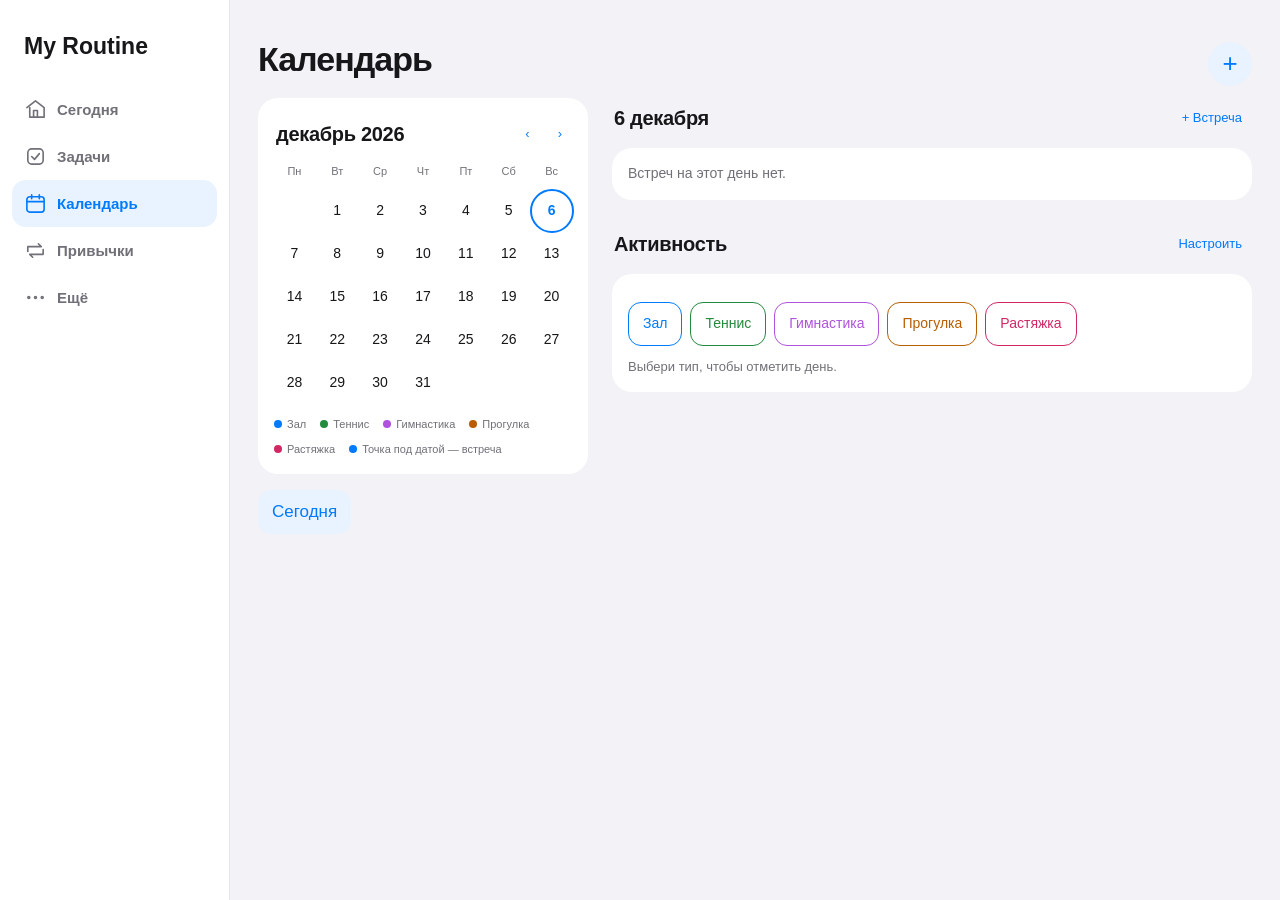
==== commit bcaa9bb7: "6" ====
--- a/calendar.html
+++ b/calendar.html
@@ -1 +1 @@
-<!doctype html><html lang="ru"><head><meta charset="utf-8"><meta name="viewport" content="width=device-width,initial-scale=1,viewport-fit=cover"><meta name="theme-color" content="#f2f2f7" media="(prefers-color-scheme:light)"><meta name="theme-color" content="#000000" media="(prefers-color-scheme:dark)"><meta name="apple-mobile-web-app-capable" content="yes"><meta name="apple-mobile-web-app-status-bar-style" content="black-translucent"><title>Календарь · My Routine</title><link rel="manifest" href="manifest.json"><link rel="apple-touch-icon" href="icons/icon-192.png"><link rel="icon" href="icons/icon-192.png"><link rel="stylesheet" href="style.css"></head><body data-page="calendar"><div class="app"><aside><div class="brand">My Routine</div><nav id="sideNav" aria-label="Главная навигация"></nav></aside><main><h1>Календарь</h1><p class="sub">Твои активности — твои цвета.</p><div id="screen"></div><noscript>Для работы приложения включи JavaScript.</noscript></main><nav class="bottom" id="bottomNav" aria-label="Главная навигация"></nav></div><script src="app.js"></script></body></html>+<!doctype html><html lang="ru"><head><meta charset="utf-8"><meta name="viewport" content="width=device-width,initial-scale=1,viewport-fit=cover"><meta name="theme-color" content="#f2f2f7"><meta name="apple-mobile-web-app-capable" content="yes"><meta name="apple-mobile-web-app-status-bar-style" content="black-translucent"><title>Календарь · My Routine</title><link rel="manifest" href="manifest.json"><link rel="icon" href="icons/icon-192.png"><link rel="apple-touch-icon" href="icons/icon-192.png"><link rel="stylesheet" href="style.css"></head><body data-page="calendar"><div class="app"><aside><div class="brand">My Routine</div><nav id="sideNav" aria-label="Разделы"></nav></aside><main><div class="eyebrow" id="subtitle"></div><div class="toolbar"><h1>Календарь</h1><button id="pageAdd" class="add" aria-label="Добавить">+</button></div><div id="screen"></div><noscript>Включи JavaScript для работы приложения.</noscript></main><nav class="bottom" id="bottomNav" aria-label="Разделы"></nav></div><dialog id="sheet" aria-labelledby="dialogTitle"><div class="dialog-head"><h2 id="dialogTitle"></h2><button id="closeSheet">Закрыть</button></div><div id="dialogBody"></div></dialog><script src="app.js"></script></body></html>
--- a/style.css
+++ b/style.css
@@ -1,2 +1,2 @@
-*{box-sizing:border-box;-webkit-tap-highlight-color:transparent} :root{color-scheme:light;--bg:#f2f2f7;--surface:#fff;--text:#17171b;--muted:#686872;--line:#dedee5;--blue:#007aff;--soft:#e7f1ff;--glass:rgba(255,255,255,.88)}body.dark{color-scheme:dark;--bg:#000;--surface:#1c1c1e;--text:#fafafa;--muted:#aaaab3;--line:#353539;--blue:#409cff;--soft:#142b45;--glass:rgba(28,28,30,.9)}body{margin:0;background:var(--bg);color:var(--text);font:17px/1.45 -apple-system,BlinkMacSystemFont,'Segoe UI',sans-serif}button,input,select,textarea{font:inherit}button,a,input,select,textarea{touch-action:manipulation}button{cursor:pointer;border:0;background:var(--blue);color:#fff;border-radius:14px;padding:12px 16px;min-height:44px}button:active{transform:scale(.98)}button:focus-visible,a:focus-visible{outline:3px solid var(--blue);outline-offset:3px}input,select,textarea{width:100%;min-width:0;min-height:48px;border:1px solid var(--line);border-radius:12px;padding:12px;background:var(--surface);color:var(--text);font-size:16px}input[type=checkbox]{width:23px;height:23px;min-height:0;flex:none;accent-color:var(--blue)}input[type=color]{padding:4px;height:48px}textarea{min-height:110px;resize:vertical}label{display:flex;flex-direction:column;gap:7px;font-size:14px;color:var(--muted);font-weight:600}h1{font-size:34px;letter-spacing:-1px;margin:0}h2{font-size:20px;margin:0 0 14px}h3{font-size:17px;margin:18px 0 12px}p{margin:8px 0 16px}.sub,.muted{color:var(--muted);font-size:14px}.app{display:grid;grid-template-columns:230px 1fr;min-height:100vh}aside{position:sticky;top:0;height:100vh;padding:28px 14px;border-right:1px solid var(--line);background:var(--surface)}.brand{font-size:23px;font-weight:750;margin:0 12px 22px}nav a{color:var(--muted);text-decoration:none;display:flex;align-items:center;gap:10px;padding:12px;border-radius:15px;font-weight:600}nav a.active{background:var(--soft);color:var(--blue)}main{width:100%;max-width:1080px;padding:30px 24px 100px;margin:auto}.card{background:var(--surface);border:1px solid var(--line);border-radius:23px;padding:18px;margin-bottom:16px}.grid{display:grid;grid-template-columns:minmax(0,340px) minmax(0,1fr);gap:16px;align-items:start}.row{display:flex;gap:10px;align-items:center;flex-wrap:wrap}.between{justify-content:space-between}.secondary{background:var(--soft);color:var(--blue)}.danger{background:transparent;color:#e64a53;border:1px solid var(--line)}.compact{padding:7px 12px;font-size:14px}.form{display:grid;grid-template-columns:1fr 1fr;gap:16px}.wide{grid-column:1/-1}.filters{display:flex;gap:8px;overflow:auto;margin:16px 0;padding:3px 0 8px}.filters button{flex:none;background:var(--soft);color:var(--blue);font-size:14px}.filters button.active{background:var(--blue);color:white}.list{display:grid;gap:10px}.item{padding:12px 0;border-bottom:1px solid var(--line)}.item:last-child{border-bottom:0}.item-title{flex:1;min-width:0;overflow-wrap:anywhere}.completed{text-decoration:line-through;color:var(--muted)}.meta{font-size:12px;color:var(--muted);margin-top:4px}.overdue{color:#e64a53}.bar{height:9px;border-radius:9px;background:var(--soft);overflow:hidden;margin:12px 0}.fill{height:100%;background:var(--blue);transition:width .25s}.water{display:grid;grid-template-columns:repeat(8,minmax(0,1fr));gap:7px;max-width:380px}.water button{min-height:0;width:100%;aspect-ratio:1;border:2px solid var(--blue);border-radius:50%;background:transparent;padding:0}.water button.full{background:var(--blue)}.streaks{display:grid;grid-template-columns:repeat(3,minmax(0,1fr));gap:8px;margin-bottom:16px}.streak{text-align:center;background:var(--surface);border:1px solid var(--line);border-radius:19px;padding:14px 5px}.streak b{display:block;font-size:26px;color:var(--blue)}.streak span{font-size:12px;color:var(--muted)}.calendar{display:grid;grid-template-columns:repeat(7,minmax(0,1fr));gap:8px 3px}.weekday{text-align:center;font-size:12px;color:var(--muted)}.day{position:relative;justify-self:center;min-height:0;width:min(36px,100%);aspect-ratio:1;padding:0;border-radius:50%;background:transparent;color:var(--text);font-size:14px}.day.today{outline:2px solid var(--blue);outline-offset:2px}.day.marked{background:var(--activity);color:#fff}.day.selected{box-shadow:0 0 0 3px var(--surface),0 0 0 5px var(--blue)}.day:disabled{opacity:.45;cursor:default}.legend{display:flex;flex-wrap:wrap;gap:9px 14px;margin:16px 0;font-size:12px;color:var(--muted)}.dot{display:inline-block;width:9px;height:9px;border-radius:50%;background:var(--activity);margin-right:5px}.choice{background:transparent;color:var(--text);border:1px solid var(--activity);font-size:14px}.choice.active{background:var(--activity);color:#fff}.stats{display:grid;grid-template-columns:repeat(3,1fr);gap:8px}.stats b{display:block;font-size:24px;color:var(--blue)}.stats span{font-size:12px;color:var(--muted)}.bottom{display:none}.icon{width:22px;height:22px;flex:none}.toast{position:fixed;top:calc(16px + env(safe-area-inset-top));left:50%;transform:translateX(-50%);background:var(--text);color:var(--bg);border-radius:14px;padding:12px 20px;z-index:200;max-width:90%;font-size:14px}.note-save{font-size:12px;color:var(--muted)}.links a{display:inline-block;text-decoration:none;background:var(--soft);color:var(--blue);padding:12px;border-radius:14px;font-size:14px}
-@media(max-width:900px){.app{display:block}aside{display:none}main{padding:calc(12px + env(safe-area-inset-top)) 16px calc(120px + env(safe-area-inset-bottom));margin:0}.grid{grid-template-columns:1fr}.bottom{display:flex;position:fixed;bottom:calc(10px + env(safe-area-inset-bottom));left:50%;transform:translateX(-50%);width:min(440px,calc(100% - 24px));z-index:99;background:var(--glass);backdrop-filter:blur(25px);-webkit-backdrop-filter:blur(25px);border:1px solid var(--line);border-radius:26px;padding:7px;box-shadow:0 8px 24px #0002}.bottom a{flex:1;min-width:0;display:flex;flex-direction:column;gap:3px;font-size:10px;padding:8px 1px}.sub{margin-bottom:20px}h1{font-size:32px}}@media(max-width:350px){.form{grid-template-columns:1fr}.water{gap:4px}}@media(prefers-reduced-motion:reduce){*{transition:none!important}}
+*{box-sizing:border-box;-webkit-tap-highlight-color:transparent} :root{color-scheme:light;--bg:#f2f2f7;--card:#fff;--text:#171719;--muted:#707078;--line:#e5e5ea;--blue:#007aff;--soft:#e9f2ff;--glass:rgba(250,250,252,.88);--red:#c93442}body.dark{color-scheme:dark;--bg:#000;--card:#1c1c1e;--text:#f5f5f7;--muted:#a1a1aa;--line:#353538;--blue:#409cff;--soft:#18324e;--glass:rgba(32,32,35,.9);--red:#ff6973}html{overflow-x:hidden}body{margin:0;background:var(--bg);color:var(--text);font:17px/1.4 -apple-system,BlinkMacSystemFont,'Segoe UI',sans-serif}button,input,select,textarea{font:inherit}button,a,input,select{touch-action:manipulation}button{border:0;cursor:pointer;color:var(--blue);background:transparent;min-height:44px;padding:10px 14px;border-radius:13px}button:active{opacity:.65}button:focus-visible,a:focus-visible{outline:3px solid var(--blue);outline-offset:2px}.primary{color:white;background:var(--blue);font-weight:600}.secondary{background:var(--soft)}.danger{color:var(--red)}input,select,textarea{display:block;width:100%;max-width:100%;min-width:0;border:0;background:var(--card);color:var(--text);padding:12px;border-radius:10px;font-size:16px;min-height:46px}input[type=date],input[type=time],input[type=datetime-local]{appearance:none;-webkit-appearance:none;box-sizing:border-box;inline-size:100%;min-inline-size:0}input::-webkit-date-and-time-value{text-align:left}input[type=checkbox]{width:24px;min-height:24px;height:24px;flex:none;accent-color:var(--blue)}input[type=color]{height:48px;padding:6px}input:focus,select:focus,textarea:focus{outline:2px solid var(--blue);outline-offset:-2px}textarea{min-height:100px;resize:vertical}h1{font-size:34px;line-height:1.1;letter-spacing:-1px;margin:4px 0 20px;font-weight:750}h2{font-size:20px;letter-spacing:-.3px;margin:0}h3{font-size:16px;margin:0}p{margin:8px 0}.muted{color:var(--muted);font-size:13px}.eyebrow{color:var(--muted);font-size:12px;font-weight:600;text-transform:uppercase;letter-spacing:.7px;margin-bottom:7px}.app{display:grid;grid-template-columns:230px minmax(0,1fr);min-height:100dvh}aside{background:var(--card);border-right:1px solid var(--line);padding:30px 12px;height:100vh;position:sticky;top:0}.brand{font-size:23px;font-weight:700;margin:0 12px 24px}nav a{display:flex;align-items:center;gap:10px;padding:12px;color:var(--muted);text-decoration:none;border-radius:14px;font-size:15px;font-weight:600}nav a.active{color:var(--blue);background:var(--soft)}.icon{width:23px;height:23px;flex:none}.bottom{display:none}main{width:100%;max-width:1060px;margin:0 auto;padding:30px 28px 100px;min-width:0}.toolbar{display:flex;align-items:center;justify-content:space-between;gap:12px;margin-bottom:8px}.toolbar h1{margin:4px 0 12px}.add{border-radius:50%;background:var(--soft);font-size:26px;width:44px;height:44px;padding:0;flex:none}.section{margin-bottom:24px}.section-head{display:flex;justify-content:space-between;align-items:center;margin:0 2px 10px;gap:8px}.card{background:var(--card);border-radius:20px;padding:16px;margin-bottom:16px;min-width:0}.card.flush{padding:0 16px}.columns{display:grid;grid-template-columns:minmax(0,330px) minmax(0,1fr);gap:24px;align-items:start}.row{display:flex;align-items:center;gap:12px;min-width:0}.wrap{flex-wrap:wrap}.grow{flex:1;min-width:0;overflow-wrap:anywhere}.item{padding:14px 0;border-bottom:1px solid var(--line)}.item:last-child{border-bottom:0}.item strong{font-size:16px;font-weight:550}.completed{text-decoration:line-through;color:var(--muted)}.tiny{font-size:13px;padding:8px;min-height:40px}.empty{padding:16px 0;color:var(--muted);font-size:14px}.progress-top{display:flex;justify-content:space-between;align-items:center;margin-bottom:12px}.percent{font-size:32px;font-weight:700;color:var(--blue)}.bar{height:7px;border-radius:20px;background:var(--soft);overflow:hidden;margin:10px 0}.fill{height:100%;background:var(--blue);border-radius:20px;transition:width .25s}.metrics{display:flex;gap:14px;justify-content:space-between;margin-top:16px}.metrics div{flex:1}.metrics b{display:block;font-size:22px}.metrics span{font-size:11px;color:var(--muted)}.water{display:grid;grid-template-columns:repeat(8,minmax(0,1fr));gap:7px;max-width:400px;margin:16px 0 10px}.water button{aspect-ratio:1;width:100%;min-height:0;padding:0;border:1.8px solid var(--blue);border-radius:50%}.water button.full{background:var(--blue)}.filters{display:flex;gap:5px;overflow:auto;background:var(--card);border-radius:13px;padding:4px;margin-bottom:16px}.filters button{white-space:nowrap;font-size:13px;min-height:36px;flex:1;padding:7px 10px;color:var(--muted)}.filters button.active{background:var(--soft);color:var(--blue);font-weight:600}.calendar{display:grid;grid-template-columns:repeat(7,minmax(0,1fr));gap:7px 2px}.weekday{text-align:center;font-size:11px;color:var(--muted);padding-bottom:6px}.day{justify-self:center;position:relative;width:min(36px,100%);aspect-ratio:1;min-height:0;padding:0;border-radius:50%;color:var(--text);font-size:14px}.day.today{color:var(--blue);font-weight:750}.day.marked{background:var(--activity);color:white}.day.selected{outline:2px solid var(--blue);outline-offset:2px}.event-dot{position:absolute;bottom:2px;left:calc(50% - 2px);width:4px;height:4px;border-radius:50%;background:var(--blue)}.day.marked .event-dot{background:white}.legend{display:flex;gap:10px 14px;flex-wrap:wrap;margin-top:16px;font-size:11px;color:var(--muted)}.dot{display:inline-block;width:8px;height:8px;border-radius:50%;background:var(--activity);margin-right:5px;flex:none}.choice{font-size:14px;border:1px solid var(--activity);color:var(--activity)}.choice.active{color:#fff;background:var(--activity)}.activity-list{display:flex;gap:8px;flex-wrap:wrap;margin:12px 0}.event-accent{width:3px;align-self:stretch;border-radius:3px;background:var(--blue)}.time{font-size:13px;font-weight:650;color:var(--blue);min-width:46px}.form{display:grid;grid-template-columns:minmax(0,1fr) minmax(0,1fr);gap:16px}.form label{display:flex;flex-direction:column;gap:6px;min-width:0;color:var(--muted);font-size:13px}.wide{grid-column:1/-1}.form input,.form select,.form textarea{border:1px solid var(--line)}dialog{border:0;color:var(--text);background:var(--bg);width:min(560px,calc(100% - 28px));max-height:85dvh;border-radius:24px;padding:20px;overflow:auto;overscroll-behavior:contain}dialog::backdrop{background:#0007;backdrop-filter:blur(4px)}.dialog-head{display:flex;align-items:center;justify-content:space-between;margin-bottom:18px}.dialog-head h2{font-size:21px}.dialog-head button{padding-right:0}.toast{position:fixed;top:calc(15px + env(safe-area-inset-top));left:50%;transform:translateX(-50%);z-index:1000;background:var(--text);color:var(--bg);padding:12px 18px;border-radius:14px;font-size:14px;max-width:90%}.note{padding:0;min-height:120px}.link{color:var(--blue);text-decoration:none;font-size:14px}.overdue{color:var(--red)}.settings-label{display:flex;align-items:center;gap:16px;justify-content:space-between;font-size:16px}.settings-label select{width:auto;max-width:60%;font-size:14px}.tools{display:flex;gap:8px;flex-wrap:wrap}.footnote{font-size:12px;color:var(--muted);margin:8px 4px}.bottom a span{white-space:nowrap}
+@media(max-width:900px){.app{display:block}aside{display:none}main{padding:calc(12px + env(safe-area-inset-top)) 16px calc(115px + env(safe-area-inset-bottom))}.columns{grid-template-columns:1fr;gap:0}.bottom{display:flex;position:fixed;bottom:calc(10px + env(safe-area-inset-bottom));left:50%;transform:translateX(-50%);width:min(440px,calc(100% - 24px));background:var(--glass);backdrop-filter:blur(25px);-webkit-backdrop-filter:blur(25px);border:1px solid #8882;border-radius:28px;padding:6px;z-index:99;box-shadow:0 8px 25px #0002}.bottom a{display:flex;flex-direction:column;gap:4px;flex:1;min-width:0;padding:9px 1px;font-size:10px;border-radius:22px}.bottom a.active{background:var(--soft)}dialog{position:fixed;inset:auto 0 0;margin:0;width:100%;max-width:none;max-height:90dvh;border-radius:25px 25px 0 0;padding:12px 20px calc(24px + env(safe-area-inset-bottom))}dialog:before{content:'';display:block;margin:0 auto 12px;width:36px;height:5px;border-radius:4px;background:var(--line)}.toolbar h1{font-size:32px}.card{border:0;box-shadow:none}.section{margin-bottom:22px}}@media(max-width:350px){.form{grid-template-columns:minmax(0,1fr)}.water{gap:4px}.metrics span{font-size:10px}}@media(prefers-reduced-motion:reduce){*{transition:none!important}}
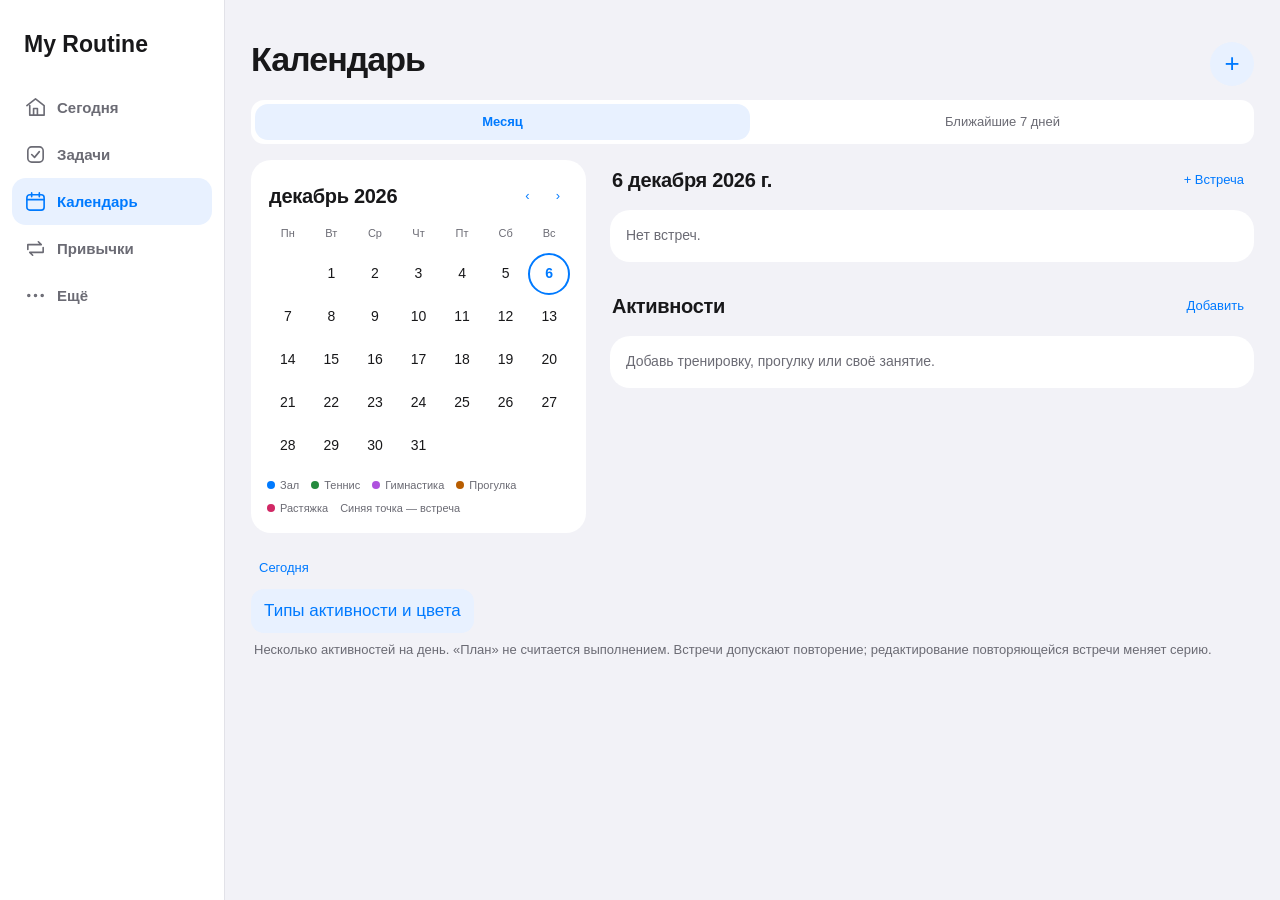
==== commit 39f499cc: "Add files via upload" ====
--- a/calendar.html
+++ b/calendar.html
@@ -1 +1 @@
-<!doctype html><html lang="ru"><head><meta charset="utf-8"><meta name="viewport" content="width=device-width,initial-scale=1,viewport-fit=cover"><meta name="theme-color" content="#f2f2f7"><meta name="apple-mobile-web-app-capable" content="yes"><meta name="apple-mobile-web-app-status-bar-style" content="black-translucent"><title>Календарь · My Routine</title><link rel="manifest" href="manifest.json"><link rel="icon" href="icons/icon-192.png"><link rel="apple-touch-icon" href="icons/icon-192.png"><link rel="stylesheet" href="style.css"></head><body data-page="calendar"><div class="app"><aside><div class="brand">My Routine</div><nav id="sideNav" aria-label="Разделы"></nav></aside><main><div class="eyebrow" id="subtitle"></div><div class="toolbar"><h1>Календарь</h1><button id="pageAdd" class="add" aria-label="Добавить">+</button></div><div id="screen"></div><noscript>Включи JavaScript для работы приложения.</noscript></main><nav class="bottom" id="bottomNav" aria-label="Разделы"></nav></div><dialog id="sheet" aria-labelledby="dialogTitle"><div class="dialog-head"><h2 id="dialogTitle"></h2><button id="closeSheet">Закрыть</button></div><div id="dialogBody"></div></dialog><script src="app.js"></script></body></html>+<!doctype html><html lang="ru"><head><meta charset="utf-8"><meta name="viewport" content="width=device-width,initial-scale=1,viewport-fit=cover"><meta name="theme-color" content="#f2f2f7"><meta name="apple-mobile-web-app-capable" content="yes"><meta name="apple-mobile-web-app-status-bar-style" content="black-translucent"><title>Календарь · My Routine</title><link rel="manifest" href="manifest.json"><link rel="icon" href="icons/icon-192.png"><link rel="apple-touch-icon" href="icons/icon-192.png"><link rel="stylesheet" href="style.css"></head><body data-page="calendar"><div class="app"><aside><div class="brand">My Routine</div><nav id="sideNav" aria-label="Разделы"></nav></aside><main><div class="eyebrow" id="subtitle"></div><div class="toolbar"><h1>Календарь</h1><button id="pageAdd" class="add" aria-label="Добавить">+</button></div><div id="screen"></div><noscript>Для работы приложения включи JavaScript.</noscript></main><nav class="bottom" id="bottomNav" aria-label="Разделы"></nav></div><dialog id="sheet" aria-labelledby="dialogTitle"><div class="dialog-head"><h2 id="dialogTitle"></h2><button id="closeSheet">Закрыть</button></div><div id="dialogBody"></div></dialog><script src="app.js"></script></body></html>
--- a/style.css
+++ b/style.css
@@ -1,2 +1,2 @@
-*{box-sizing:border-box;-webkit-tap-highlight-color:transparent} :root{color-scheme:light;--bg:#f2f2f7;--card:#fff;--text:#171719;--muted:#707078;--line:#e5e5ea;--blue:#007aff;--soft:#e9f2ff;--glass:rgba(250,250,252,.88);--red:#c93442}body.dark{color-scheme:dark;--bg:#000;--card:#1c1c1e;--text:#f5f5f7;--muted:#a1a1aa;--line:#353538;--blue:#409cff;--soft:#18324e;--glass:rgba(32,32,35,.9);--red:#ff6973}html{overflow-x:hidden}body{margin:0;background:var(--bg);color:var(--text);font:17px/1.4 -apple-system,BlinkMacSystemFont,'Segoe UI',sans-serif}button,input,select,textarea{font:inherit}button,a,input,select{touch-action:manipulation}button{border:0;cursor:pointer;color:var(--blue);background:transparent;min-height:44px;padding:10px 14px;border-radius:13px}button:active{opacity:.65}button:focus-visible,a:focus-visible{outline:3px solid var(--blue);outline-offset:2px}.primary{color:white;background:var(--blue);font-weight:600}.secondary{background:var(--soft)}.danger{color:var(--red)}input,select,textarea{display:block;width:100%;max-width:100%;min-width:0;border:0;background:var(--card);color:var(--text);padding:12px;border-radius:10px;font-size:16px;min-height:46px}input[type=date],input[type=time],input[type=datetime-local]{appearance:none;-webkit-appearance:none;box-sizing:border-box;inline-size:100%;min-inline-size:0}input::-webkit-date-and-time-value{text-align:left}input[type=checkbox]{width:24px;min-height:24px;height:24px;flex:none;accent-color:var(--blue)}input[type=color]{height:48px;padding:6px}input:focus,select:focus,textarea:focus{outline:2px solid var(--blue);outline-offset:-2px}textarea{min-height:100px;resize:vertical}h1{font-size:34px;line-height:1.1;letter-spacing:-1px;margin:4px 0 20px;font-weight:750}h2{font-size:20px;letter-spacing:-.3px;margin:0}h3{font-size:16px;margin:0}p{margin:8px 0}.muted{color:var(--muted);font-size:13px}.eyebrow{color:var(--muted);font-size:12px;font-weight:600;text-transform:uppercase;letter-spacing:.7px;margin-bottom:7px}.app{display:grid;grid-template-columns:230px minmax(0,1fr);min-height:100dvh}aside{background:var(--card);border-right:1px solid var(--line);padding:30px 12px;height:100vh;position:sticky;top:0}.brand{font-size:23px;font-weight:700;margin:0 12px 24px}nav a{display:flex;align-items:center;gap:10px;padding:12px;color:var(--muted);text-decoration:none;border-radius:14px;font-size:15px;font-weight:600}nav a.active{color:var(--blue);background:var(--soft)}.icon{width:23px;height:23px;flex:none}.bottom{display:none}main{width:100%;max-width:1060px;margin:0 auto;padding:30px 28px 100px;min-width:0}.toolbar{display:flex;align-items:center;justify-content:space-between;gap:12px;margin-bottom:8px}.toolbar h1{margin:4px 0 12px}.add{border-radius:50%;background:var(--soft);font-size:26px;width:44px;height:44px;padding:0;flex:none}.section{margin-bottom:24px}.section-head{display:flex;justify-content:space-between;align-items:center;margin:0 2px 10px;gap:8px}.card{background:var(--card);border-radius:20px;padding:16px;margin-bottom:16px;min-width:0}.card.flush{padding:0 16px}.columns{display:grid;grid-template-columns:minmax(0,330px) minmax(0,1fr);gap:24px;align-items:start}.row{display:flex;align-items:center;gap:12px;min-width:0}.wrap{flex-wrap:wrap}.grow{flex:1;min-width:0;overflow-wrap:anywhere}.item{padding:14px 0;border-bottom:1px solid var(--line)}.item:last-child{border-bottom:0}.item strong{font-size:16px;font-weight:550}.completed{text-decoration:line-through;color:var(--muted)}.tiny{font-size:13px;padding:8px;min-height:40px}.empty{padding:16px 0;color:var(--muted);font-size:14px}.progress-top{display:flex;justify-content:space-between;align-items:center;margin-bottom:12px}.percent{font-size:32px;font-weight:700;color:var(--blue)}.bar{height:7px;border-radius:20px;background:var(--soft);overflow:hidden;margin:10px 0}.fill{height:100%;background:var(--blue);border-radius:20px;transition:width .25s}.metrics{display:flex;gap:14px;justify-content:space-between;margin-top:16px}.metrics div{flex:1}.metrics b{display:block;font-size:22px}.metrics span{font-size:11px;color:var(--muted)}.water{display:grid;grid-template-columns:repeat(8,minmax(0,1fr));gap:7px;max-width:400px;margin:16px 0 10px}.water button{aspect-ratio:1;width:100%;min-height:0;padding:0;border:1.8px solid var(--blue);border-radius:50%}.water button.full{background:var(--blue)}.filters{display:flex;gap:5px;overflow:auto;background:var(--card);border-radius:13px;padding:4px;margin-bottom:16px}.filters button{white-space:nowrap;font-size:13px;min-height:36px;flex:1;padding:7px 10px;color:var(--muted)}.filters button.active{background:var(--soft);color:var(--blue);font-weight:600}.calendar{display:grid;grid-template-columns:repeat(7,minmax(0,1fr));gap:7px 2px}.weekday{text-align:center;font-size:11px;color:var(--muted);padding-bottom:6px}.day{justify-self:center;position:relative;width:min(36px,100%);aspect-ratio:1;min-height:0;padding:0;border-radius:50%;color:var(--text);font-size:14px}.day.today{color:var(--blue);font-weight:750}.day.marked{background:var(--activity);color:white}.day.selected{outline:2px solid var(--blue);outline-offset:2px}.event-dot{position:absolute;bottom:2px;left:calc(50% - 2px);width:4px;height:4px;border-radius:50%;background:var(--blue)}.day.marked .event-dot{background:white}.legend{display:flex;gap:10px 14px;flex-wrap:wrap;margin-top:16px;font-size:11px;color:var(--muted)}.dot{display:inline-block;width:8px;height:8px;border-radius:50%;background:var(--activity);margin-right:5px;flex:none}.choice{font-size:14px;border:1px solid var(--activity);color:var(--activity)}.choice.active{color:#fff;background:var(--activity)}.activity-list{display:flex;gap:8px;flex-wrap:wrap;margin:12px 0}.event-accent{width:3px;align-self:stretch;border-radius:3px;background:var(--blue)}.time{font-size:13px;font-weight:650;color:var(--blue);min-width:46px}.form{display:grid;grid-template-columns:minmax(0,1fr) minmax(0,1fr);gap:16px}.form label{display:flex;flex-direction:column;gap:6px;min-width:0;color:var(--muted);font-size:13px}.wide{grid-column:1/-1}.form input,.form select,.form textarea{border:1px solid var(--line)}dialog{border:0;color:var(--text);background:var(--bg);width:min(560px,calc(100% - 28px));max-height:85dvh;border-radius:24px;padding:20px;overflow:auto;overscroll-behavior:contain}dialog::backdrop{background:#0007;backdrop-filter:blur(4px)}.dialog-head{display:flex;align-items:center;justify-content:space-between;margin-bottom:18px}.dialog-head h2{font-size:21px}.dialog-head button{padding-right:0}.toast{position:fixed;top:calc(15px + env(safe-area-inset-top));left:50%;transform:translateX(-50%);z-index:1000;background:var(--text);color:var(--bg);padding:12px 18px;border-radius:14px;font-size:14px;max-width:90%}.note{padding:0;min-height:120px}.link{color:var(--blue);text-decoration:none;font-size:14px}.overdue{color:var(--red)}.settings-label{display:flex;align-items:center;gap:16px;justify-content:space-between;font-size:16px}.settings-label select{width:auto;max-width:60%;font-size:14px}.tools{display:flex;gap:8px;flex-wrap:wrap}.footnote{font-size:12px;color:var(--muted);margin:8px 4px}.bottom a span{white-space:nowrap}
-@media(max-width:900px){.app{display:block}aside{display:none}main{padding:calc(12px + env(safe-area-inset-top)) 16px calc(115px + env(safe-area-inset-bottom))}.columns{grid-template-columns:1fr;gap:0}.bottom{display:flex;position:fixed;bottom:calc(10px + env(safe-area-inset-bottom));left:50%;transform:translateX(-50%);width:min(440px,calc(100% - 24px));background:var(--glass);backdrop-filter:blur(25px);-webkit-backdrop-filter:blur(25px);border:1px solid #8882;border-radius:28px;padding:6px;z-index:99;box-shadow:0 8px 25px #0002}.bottom a{display:flex;flex-direction:column;gap:4px;flex:1;min-width:0;padding:9px 1px;font-size:10px;border-radius:22px}.bottom a.active{background:var(--soft)}dialog{position:fixed;inset:auto 0 0;margin:0;width:100%;max-width:none;max-height:90dvh;border-radius:25px 25px 0 0;padding:12px 20px calc(24px + env(safe-area-inset-bottom))}dialog:before{content:'';display:block;margin:0 auto 12px;width:36px;height:5px;border-radius:4px;background:var(--line)}.toolbar h1{font-size:32px}.card{border:0;box-shadow:none}.section{margin-bottom:22px}}@media(max-width:350px){.form{grid-template-columns:minmax(0,1fr)}.water{gap:4px}.metrics span{font-size:10px}}@media(prefers-reduced-motion:reduce){*{transition:none!important}}+*{box-sizing:border-box;-webkit-tap-highlight-color:transparent}:root{color-scheme:light;--bg:#f2f2f7;--card:#fff;--text:#18181a;--muted:#6b6b74;--line:#e2e2e8;--blue:#007aff;--soft:#e8f1ff;--red:#c52d43;--glass:rgba(251,251,253,.9)}body.dark{color-scheme:dark;--bg:#000;--card:#1c1c1e;--text:#f6f6f8;--muted:#aaaab3;--line:#37373c;--blue:#409cff;--soft:#172f4b;--red:#ff7582;--glass:rgba(30,30,33,.92)}html{overflow-x:hidden}body{margin:0;background:var(--bg);color:var(--text);font:17px/1.4 -apple-system,BlinkMacSystemFont,'Segoe UI',sans-serif}button,input,select,textarea{font:inherit}button,a,input,select{touch-action:manipulation}button{min-height:44px;padding:10px 13px;border:0;border-radius:13px;background:transparent;color:var(--blue);cursor:pointer}button:active{opacity:.65}button:focus-visible,a:focus-visible{outline:3px solid var(--blue);outline-offset:2px}.primary{background:var(--blue);color:#fff;font-weight:600}.secondary{background:var(--soft)}.danger{color:var(--red)}.tiny{font-size:13px;padding:8px;min-height:40px}input,select,textarea{display:block;width:100%;max-width:100%;min-width:0;min-height:46px;border:1px solid var(--line);background:var(--card);color:var(--text);padding:12px;border-radius:11px;font-size:16px}input[type=date],input[type=time]{appearance:none;-webkit-appearance:none;inline-size:100%;min-inline-size:0}input::-webkit-date-and-time-value{text-align:left}input[type=checkbox]{width:23px;height:23px;min-height:23px;flex:none;accent-color:var(--blue)}input[type=color]{height:48px;padding:5px}input:focus,select:focus,textarea:focus{outline:2px solid var(--blue);outline-offset:-2px}textarea{min-height:95px;resize:vertical}h1{font-size:34px;line-height:1.1;letter-spacing:-1px;margin:4px 0 18px;font-weight:750}h2{font-size:20px;letter-spacing:-.3px;margin:0}h3{font-size:16px;margin:16px 0 8px}p{margin:8px 0}.muted,.footnote{color:var(--muted);font-size:13px}.footnote{margin:8px 3px 20px}.eyebrow{font-size:12px;color:var(--muted);letter-spacing:.6px;margin-bottom:7px}.app{display:grid;grid-template-columns:225px minmax(0,1fr);min-height:100dvh}aside{position:sticky;top:0;height:100vh;padding:28px 12px;background:var(--card);border-right:1px solid var(--line)}.brand{font-size:23px;font-weight:700;margin:0 12px 24px}nav a{display:flex;align-items:center;gap:10px;text-decoration:none;color:var(--muted);font-size:15px;font-weight:600;padding:12px;border-radius:14px}nav a.active{color:var(--blue);background:var(--soft)}.icon{width:23px;height:23px;flex:none}.bottom{display:none}main{width:100%;max-width:1080px;min-width:0;padding:30px 26px 110px;margin:0 auto}.toolbar,.section-head{display:flex;align-items:center;justify-content:space-between;gap:10px}.toolbar{margin-bottom:10px}.toolbar h1{margin:4px 0 12px}.add{width:44px;height:44px;border-radius:50%;background:var(--soft);font-size:26px;padding:0;flex:none}.section{margin-bottom:24px}.section-head{margin:0 2px 10px}.card{background:var(--card);padding:16px;border-radius:20px;margin-bottom:16px;min-width:0}.flush{padding:0 16px}.columns{display:grid;grid-template-columns:minmax(0,335px) minmax(0,1fr);gap:24px;align-items:start}.row{display:flex;align-items:center;gap:10px;min-width:0}.wrap{flex-wrap:wrap}.grow{flex:1;min-width:0;overflow-wrap:anywhere}.item{padding:14px 0;border-bottom:1px solid var(--line)}.item:last-child{border-bottom:0}.item strong{font-size:16px;font-weight:550}.empty{padding:16px 0;color:var(--muted);font-size:14px}.completed{text-decoration:line-through;color:var(--muted)}.overdue{color:var(--red)}.bar{height:7px;background:var(--soft);border-radius:20px;overflow:hidden;margin:12px 0}.fill{height:100%;background:var(--blue);border-radius:20px;transition:width .2s}.percent{font-size:32px;font-weight:700;color:var(--blue)}.metrics{display:flex;gap:12px;justify-content:space-between;margin-top:14px}.metrics div{flex:1}.metrics b{display:block;font-size:22px}.metrics span{font-size:11px;color:var(--muted)}.water{display:grid;grid-template-columns:repeat(8,minmax(0,1fr));gap:7px;max-width:400px;margin:16px 0 10px}.water button{width:100%;aspect-ratio:1;min-height:0;padding:0;border:1.7px solid var(--blue);border-radius:50%}.water button.full{background:var(--blue)}.filters{display:flex;gap:5px;overflow:auto;background:var(--card);padding:4px;border-radius:13px;margin:0 0 16px}.filters button{white-space:nowrap;font-size:13px;padding:7px 10px;min-height:36px;flex:1;color:var(--muted)}.filters button.active{color:var(--blue);background:var(--soft);font-weight:600}.calendar{display:grid;grid-template-columns:repeat(7,minmax(0,1fr));gap:7px 2px}.weekday{text-align:center;font-size:11px;color:var(--muted);padding-bottom:7px}.day{width:min(36px,100%);aspect-ratio:1;min-height:0;padding:0;justify-self:center;position:relative;border-radius:50%;font-size:14px;color:var(--text)}.day.today{font-weight:750;color:var(--blue)}.day.selected{outline:2px solid var(--blue);outline-offset:1px}.day-dots{position:absolute;display:flex;gap:2px;bottom:2px;left:50%;transform:translateX(-50%)}.day-dots i{width:4px;height:4px;border-radius:50%;background:var(--dot)}.legend{font-size:11px;color:var(--muted);display:flex;flex-wrap:wrap;gap:8px 12px;margin-top:14px}.dot{display:inline-block;flex:none;width:8px;height:8px;border-radius:50%;background:var(--dot);margin-right:5px}.badge{font-size:11px;padding:3px 7px;border-radius:8px;background:var(--soft);color:var(--blue)}.activity-line{border-left:3px solid var(--dot);padding-left:10px}.time{min-width:48px;color:var(--blue);font-weight:600;font-size:13px}.form{display:grid;grid-template-columns:minmax(0,1fr) minmax(0,1fr);gap:16px}.form label{display:flex;flex-direction:column;gap:6px;color:var(--muted);font-size:13px;min-width:0}.form label.check{flex-direction:row;align-items:center;color:var(--text)}.wide{grid-column:1/-1}dialog{border:0;border-radius:24px;padding:20px;width:min(580px,calc(100% - 28px));max-height:85dvh;overflow:auto;overscroll-behavior:contain;background:var(--bg);color:var(--text)}dialog::backdrop{background:#0007;backdrop-filter:blur(4px)}.dialog-head{display:flex;align-items:center;justify-content:space-between;margin-bottom:18px;gap:10px}.dialog-head h2{font-size:21px}.toast{position:fixed;top:calc(14px + env(safe-area-inset-top));left:50%;transform:translateX(-50%);z-index:999;background:var(--text);color:var(--bg);border-radius:14px;padding:12px 18px;font-size:14px;max-width:90%}.settings{display:flex;justify-content:space-between;align-items:center;gap:12px}.settings select{width:auto;max-width:65%;font-size:14px}.link{color:var(--blue);text-decoration:none;font-size:14px}.subtasks{margin-top:10px;display:grid;gap:8px}.subtasks label{font-size:14px}.note{min-height:140px}.weekdays{display:flex;flex-wrap:wrap;gap:10px}.weekdays label{display:flex;flex-direction:row;align-items:center}.bottom span{white-space:nowrap}
+@media(max-width:900px){.app{display:block}aside{display:none}main{padding:calc(12px + env(safe-area-inset-top)) 16px calc(120px + env(safe-area-inset-bottom))}.columns{grid-template-columns:1fr;gap:0}.bottom{display:flex;position:fixed;bottom:calc(10px + env(safe-area-inset-bottom));left:50%;transform:translateX(-50%);width:min(440px,calc(100% - 24px));z-index:99;background:var(--glass);backdrop-filter:blur(25px);-webkit-backdrop-filter:blur(25px);border:1px solid #8882;border-radius:28px;padding:6px;box-shadow:0 8px 25px #0002}.bottom a{flex:1;min-width:0;display:flex;flex-direction:column;gap:4px;font-size:10px;border-radius:22px;padding:9px 1px}dialog{position:fixed;inset:auto 0 0;margin:0;width:100%;max-width:none;max-height:90dvh;border-radius:25px 25px 0 0;padding:12px 20px calc(24px + env(safe-area-inset-bottom))}dialog:before{content:'';display:block;width:36px;height:5px;background:var(--line);border-radius:4px;margin:0 auto 12px}.toolbar h1{font-size:32px}}@media(max-width:350px){.form{grid-template-columns:minmax(0,1fr)}.water{gap:4px}}@media(prefers-reduced-motion:reduce){*{transition:none!important}}
